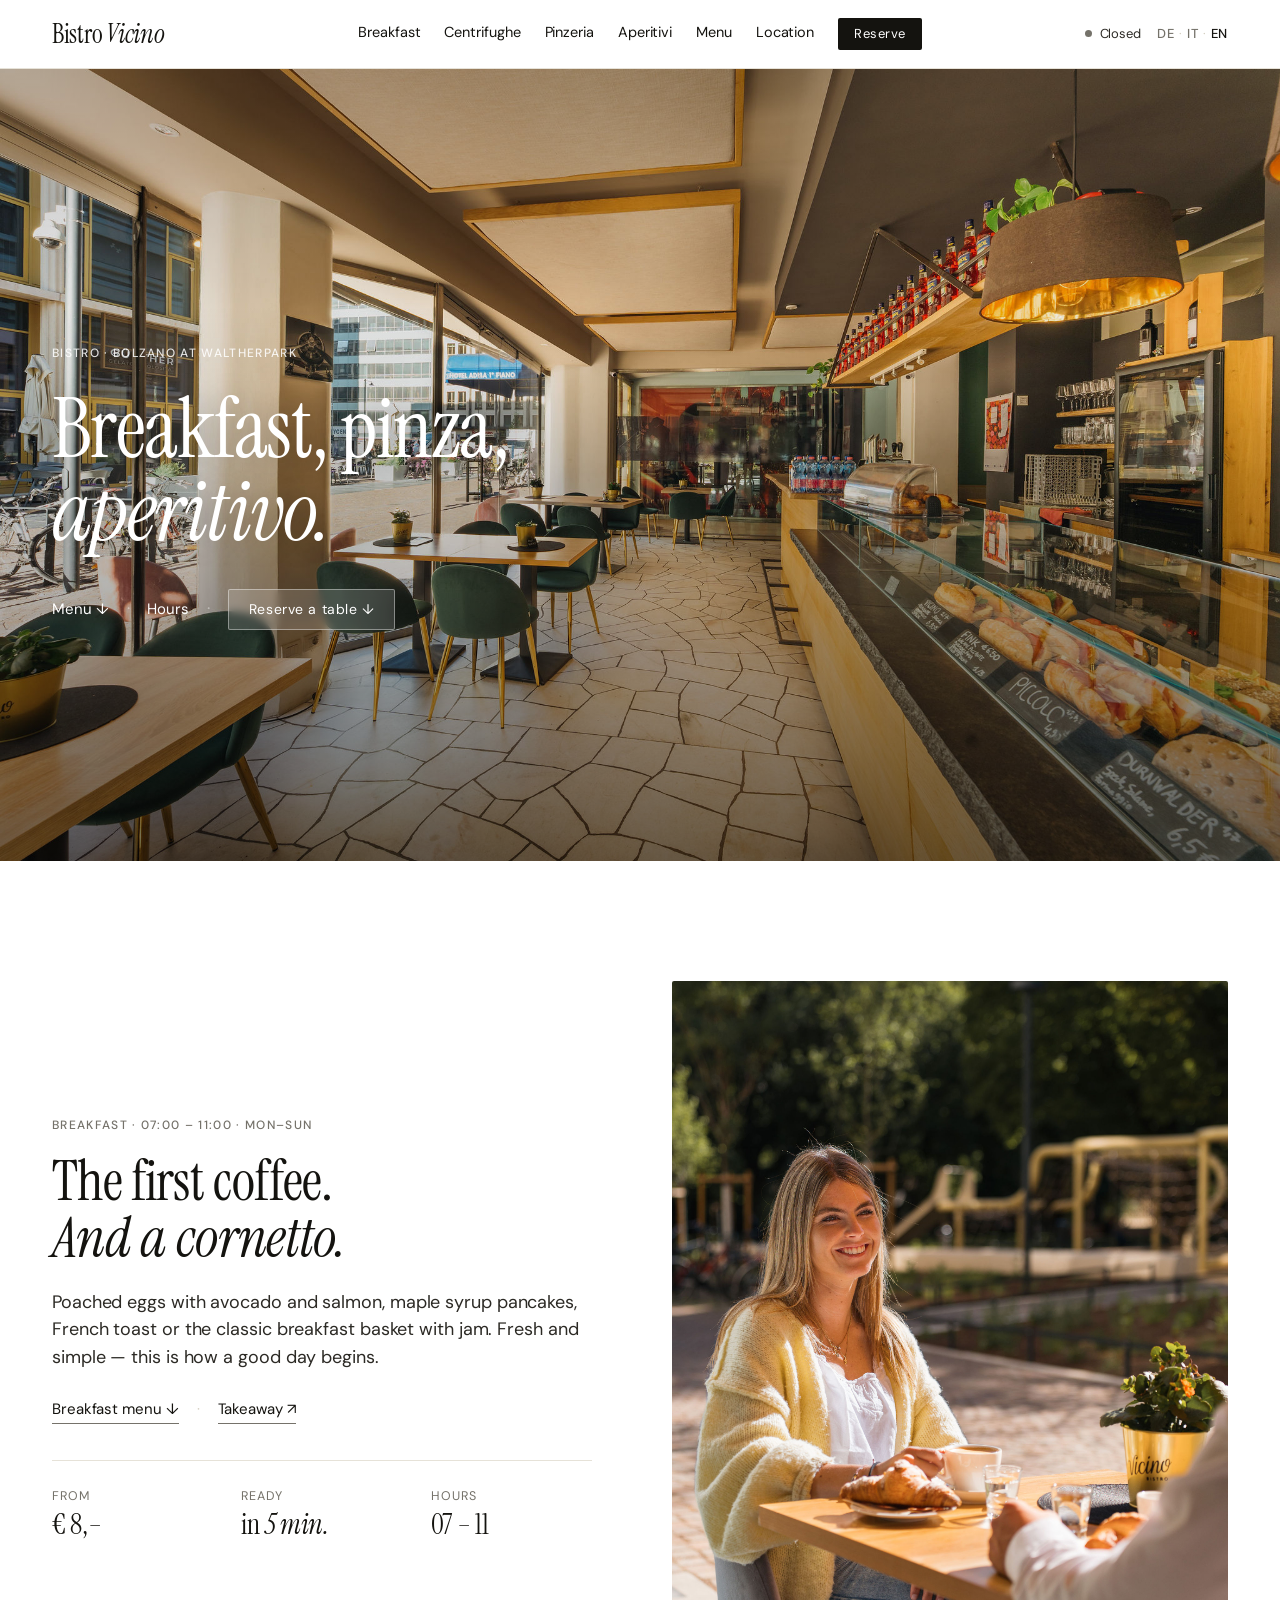
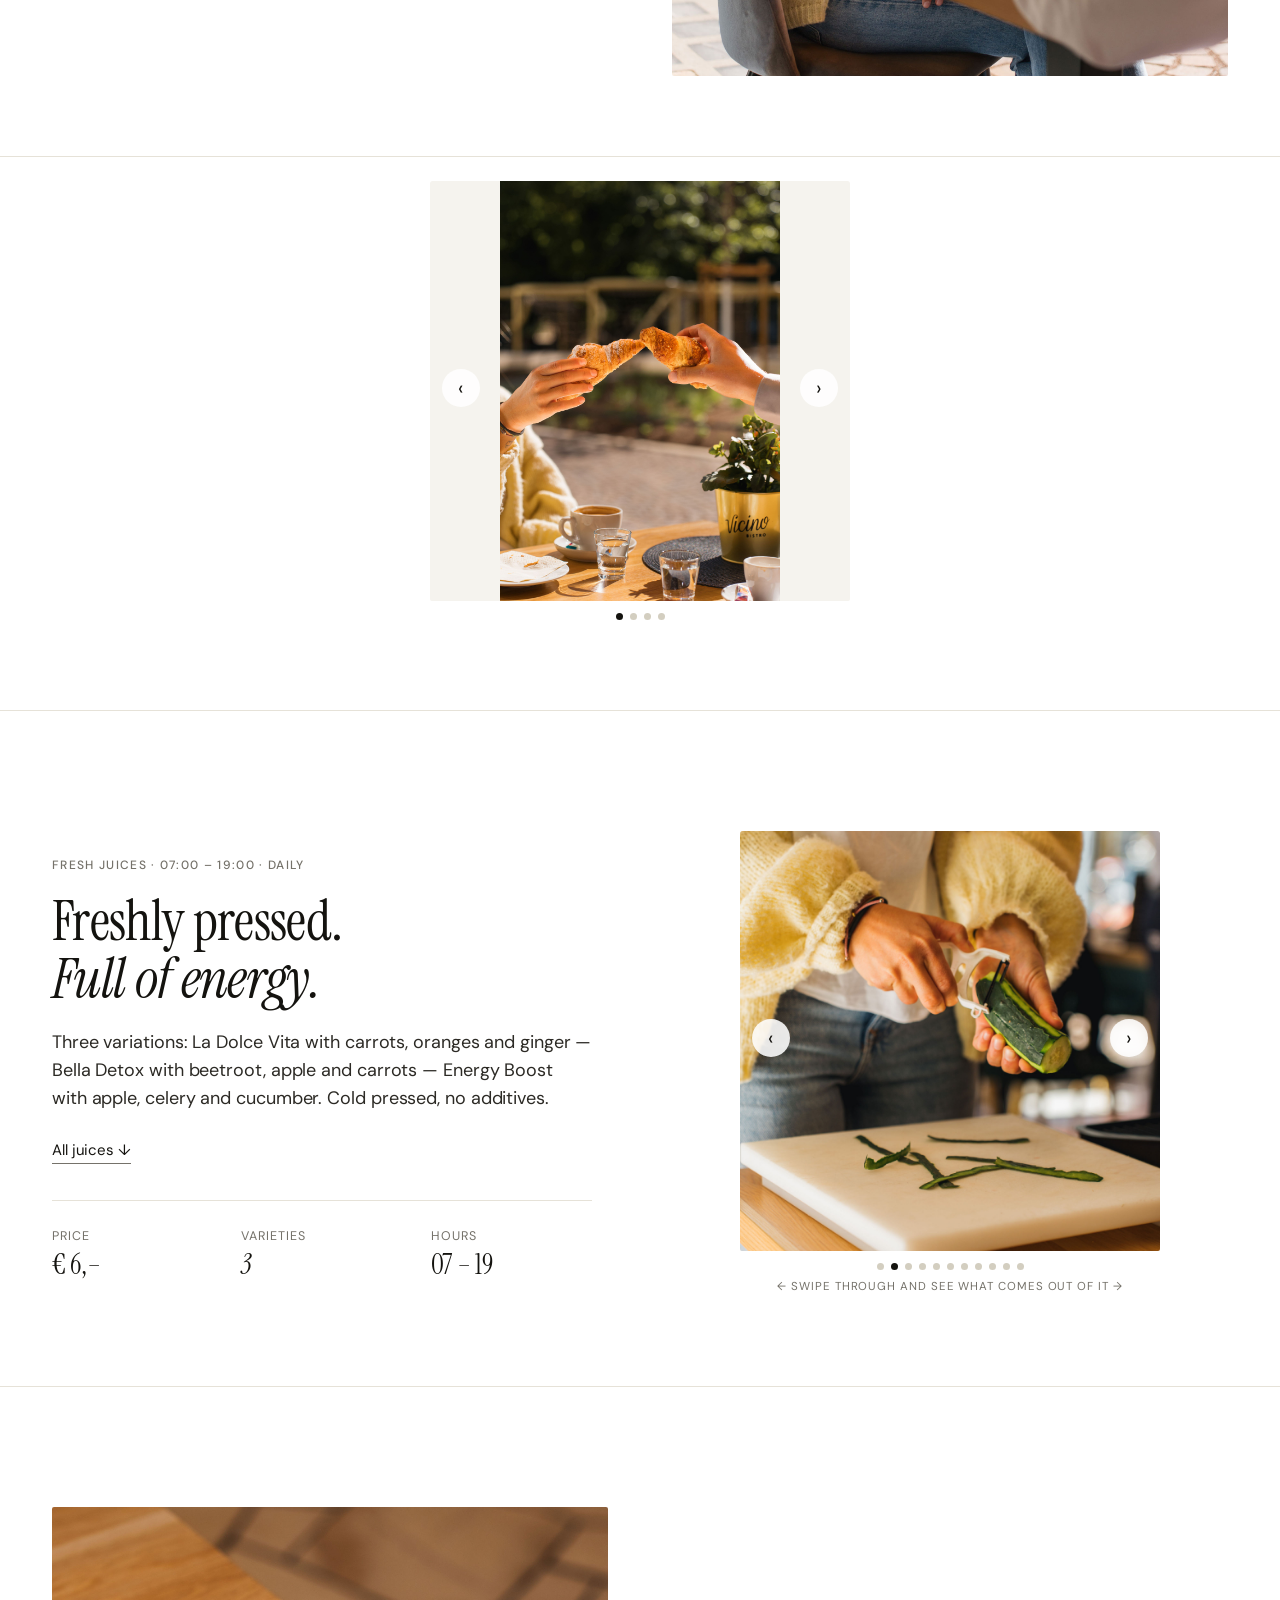
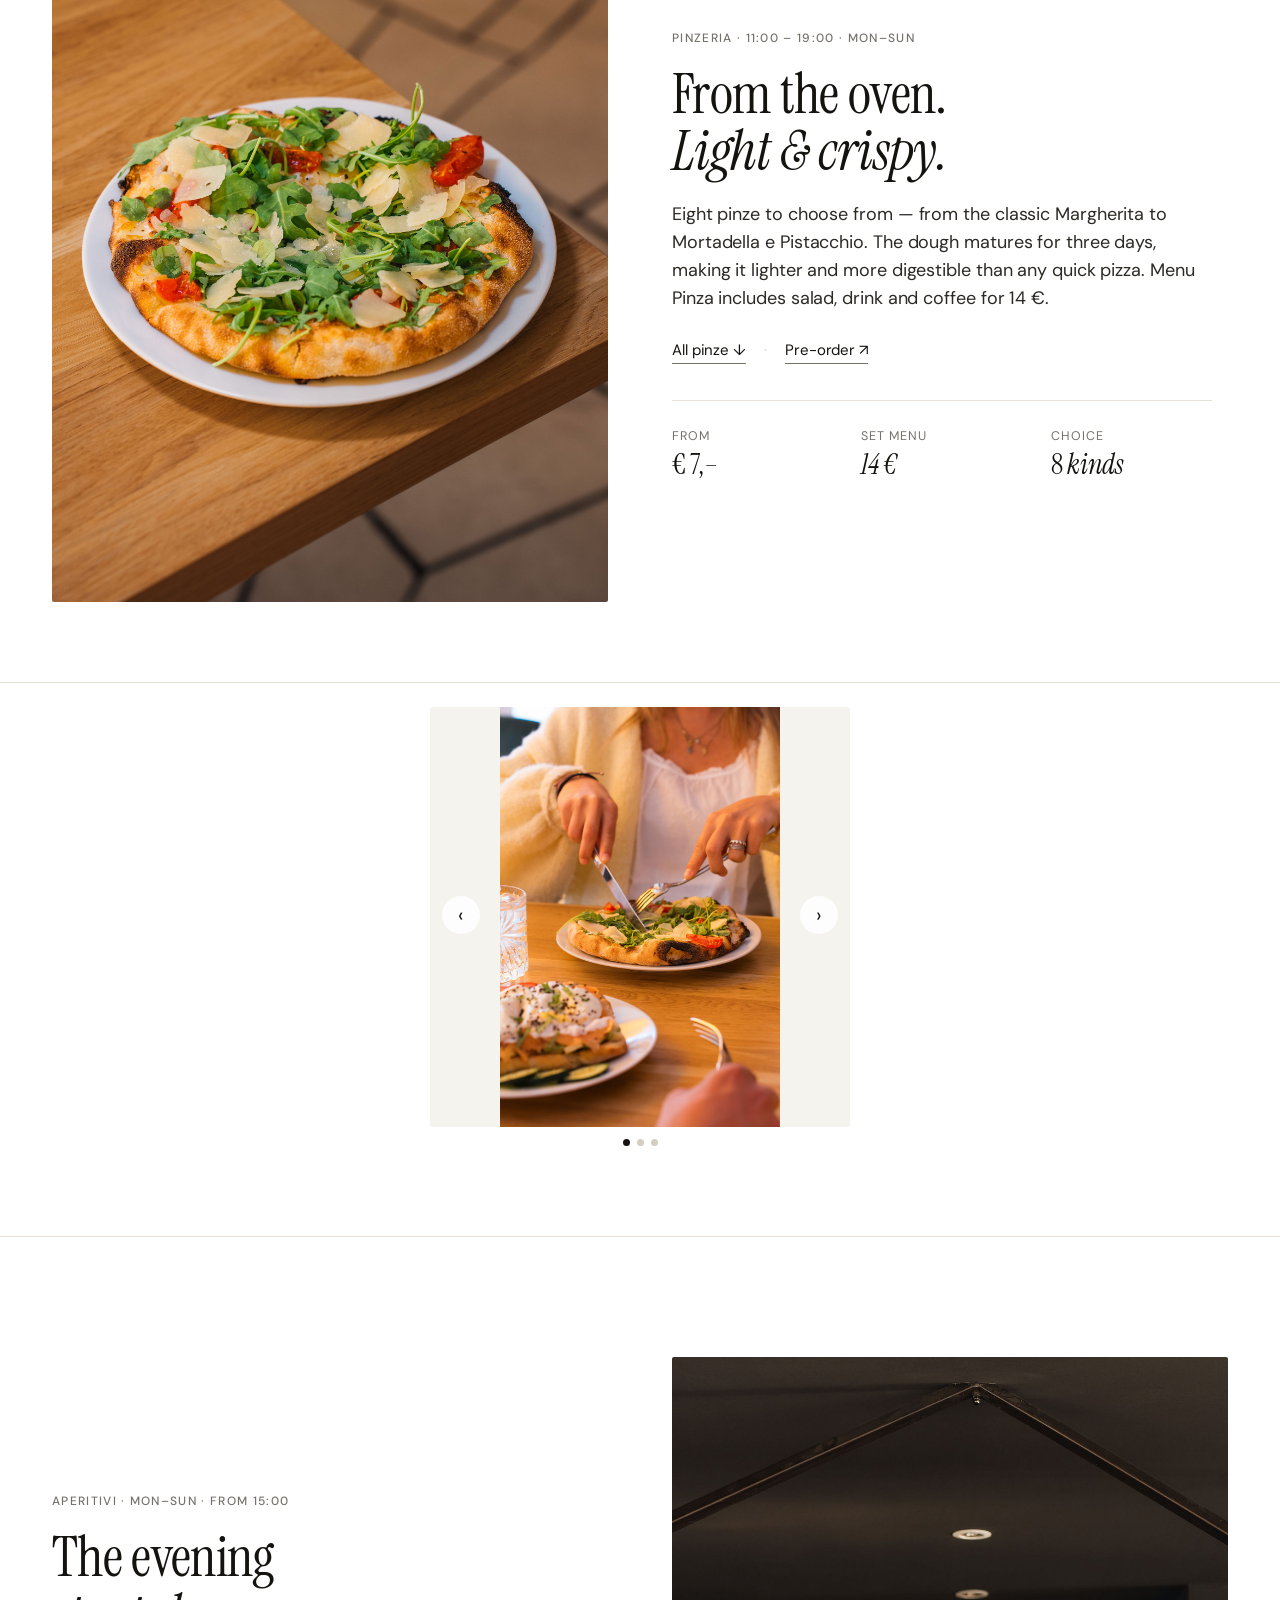
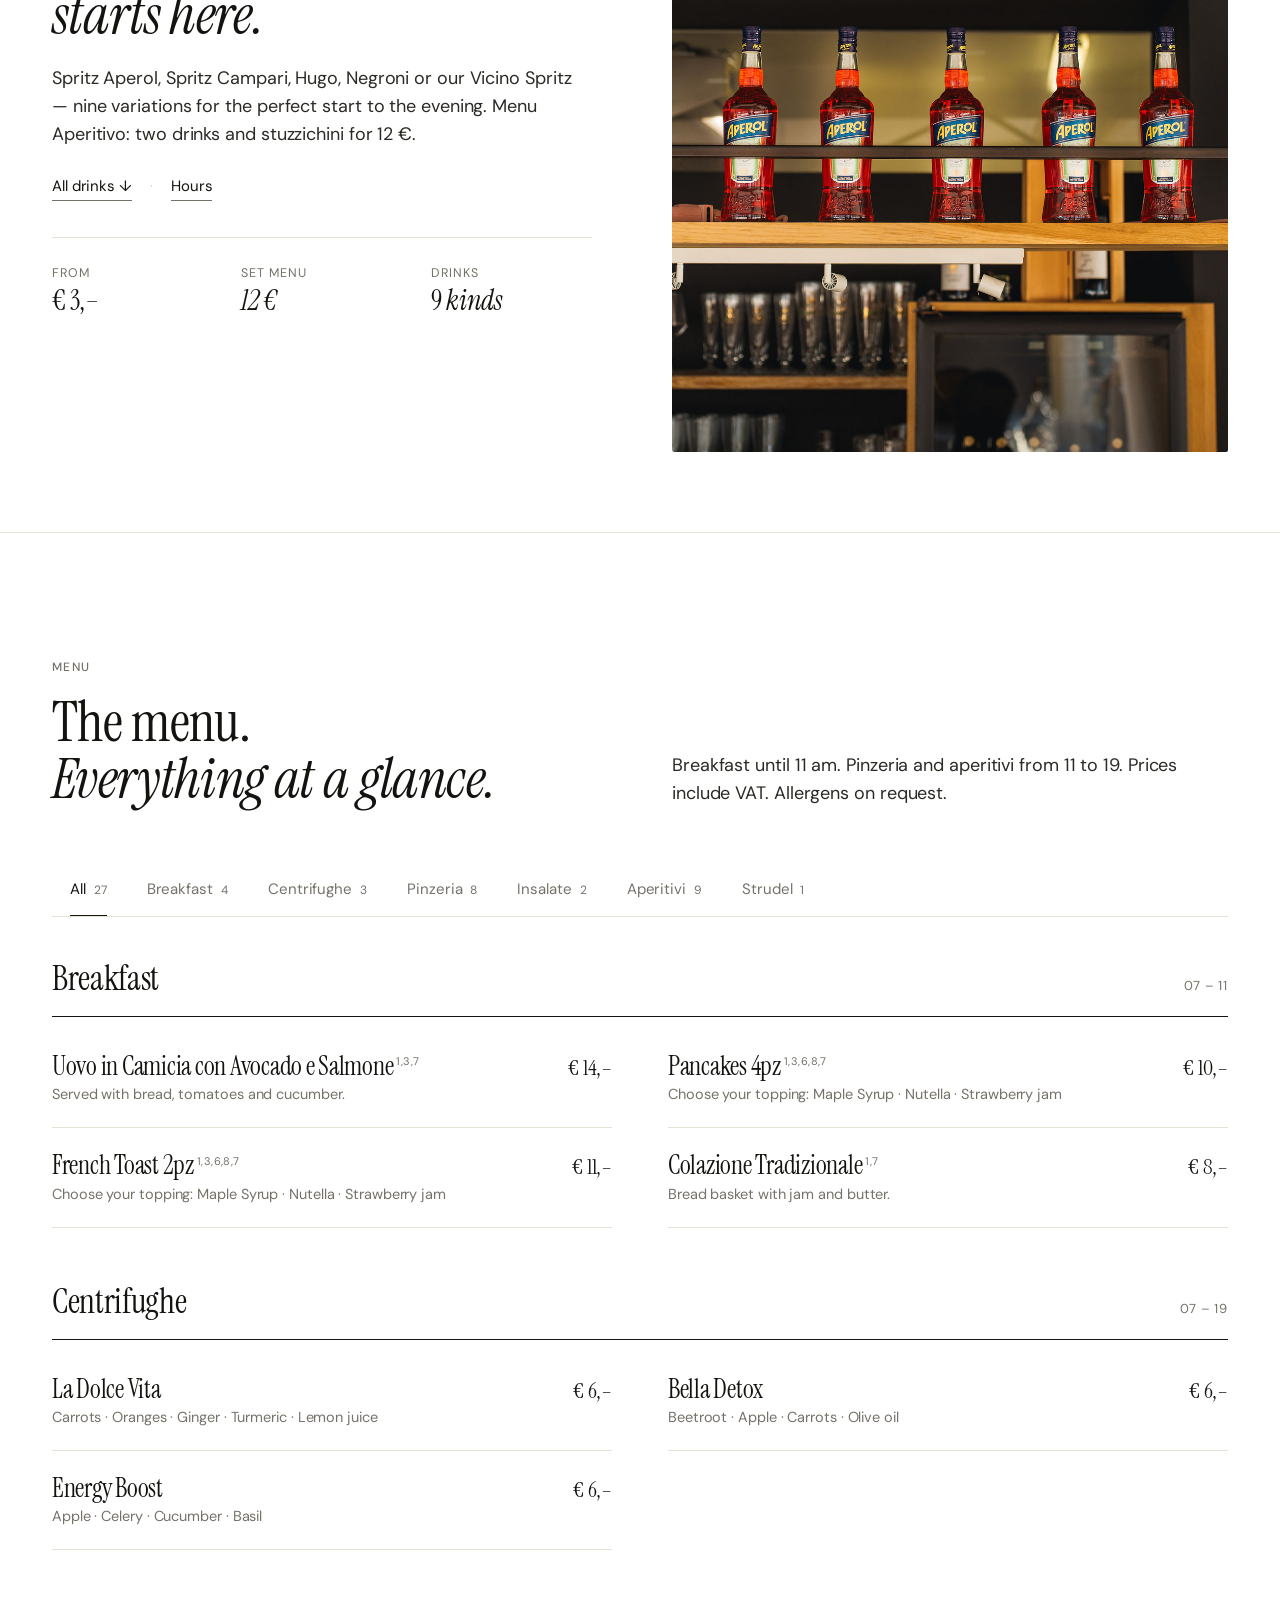
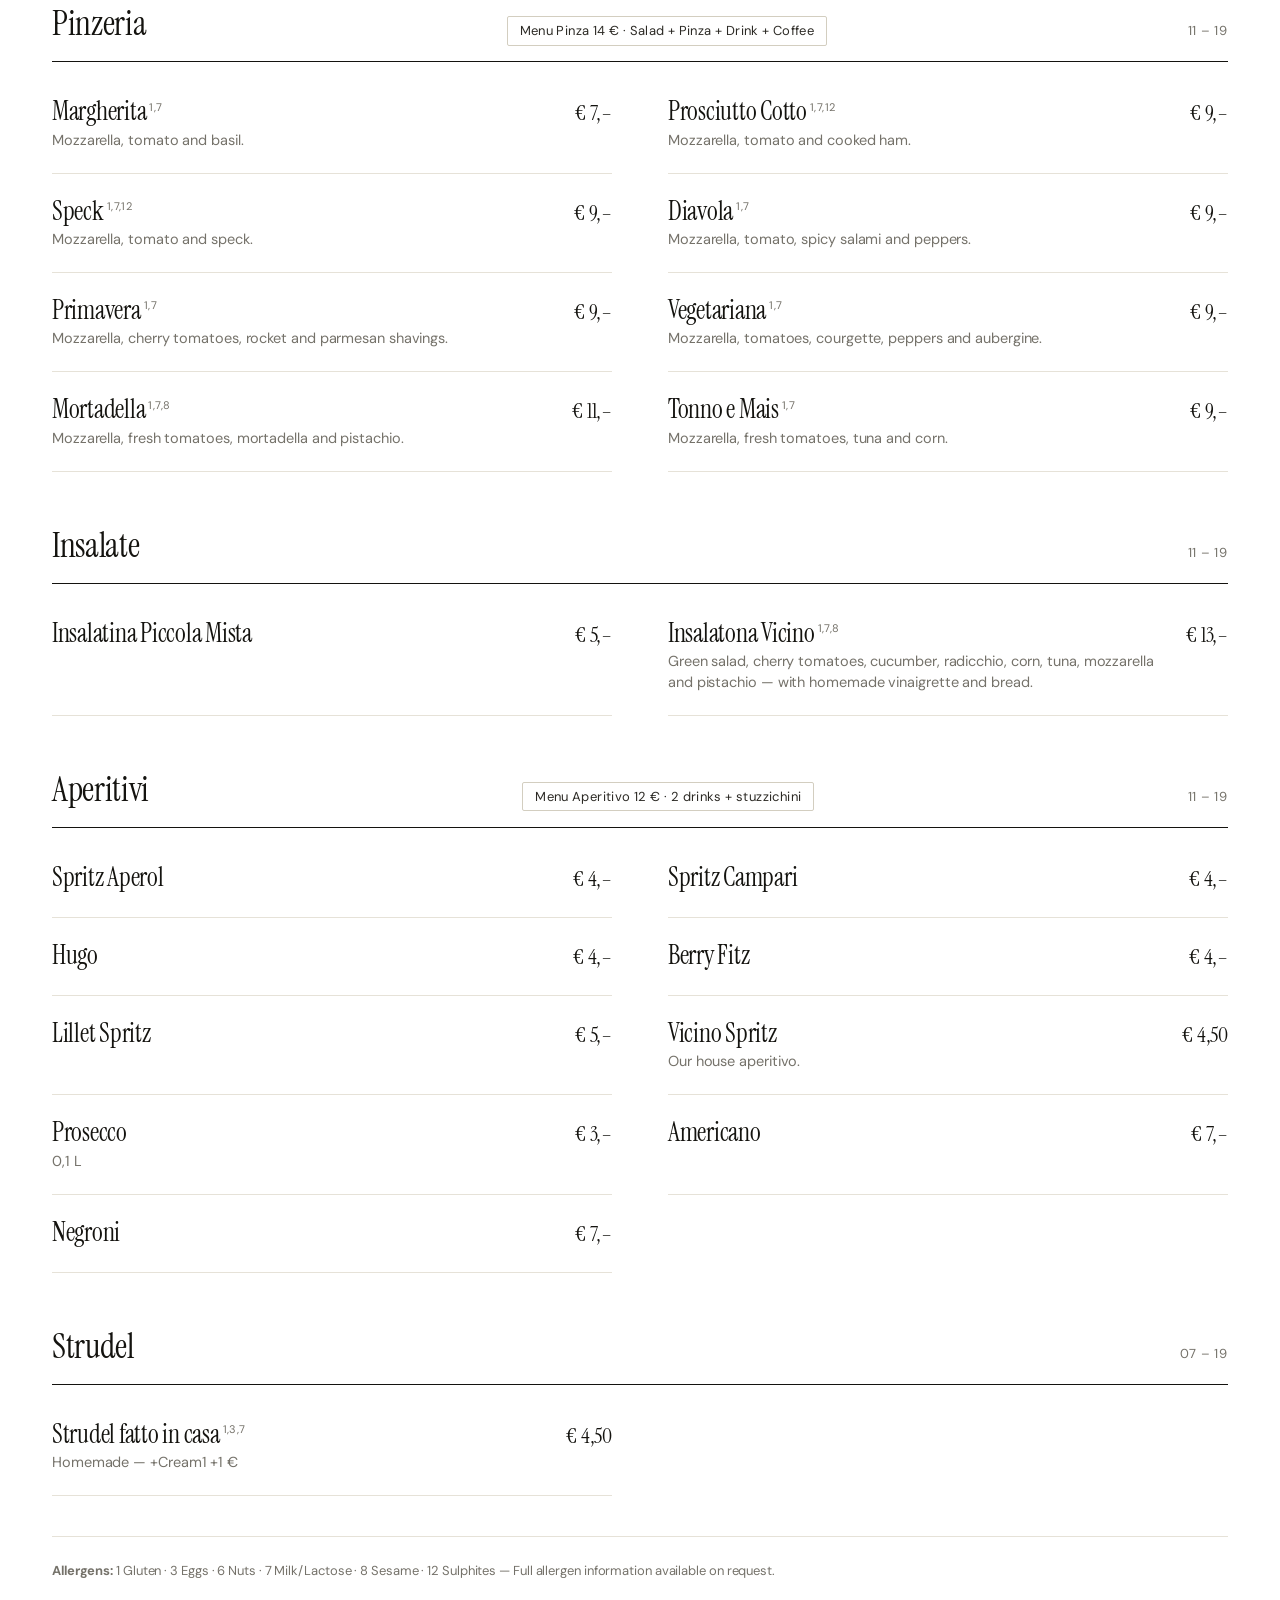
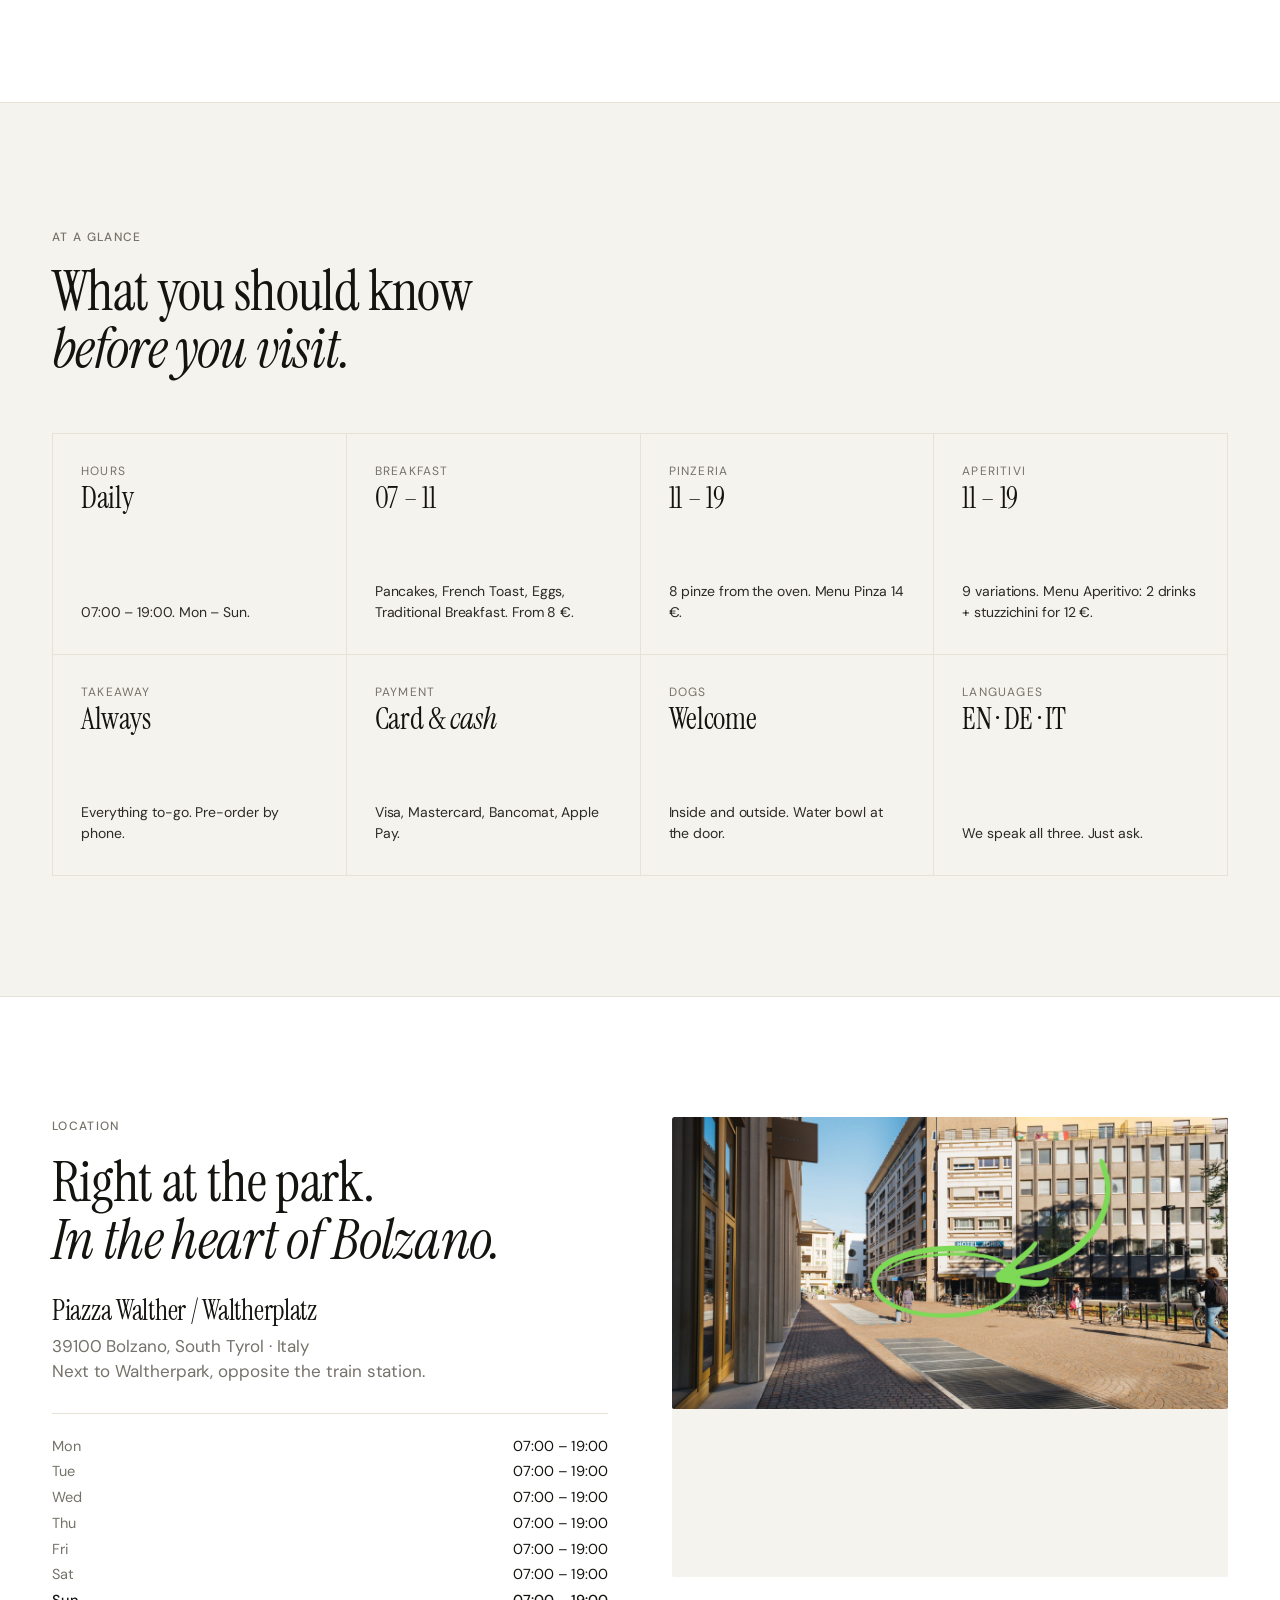
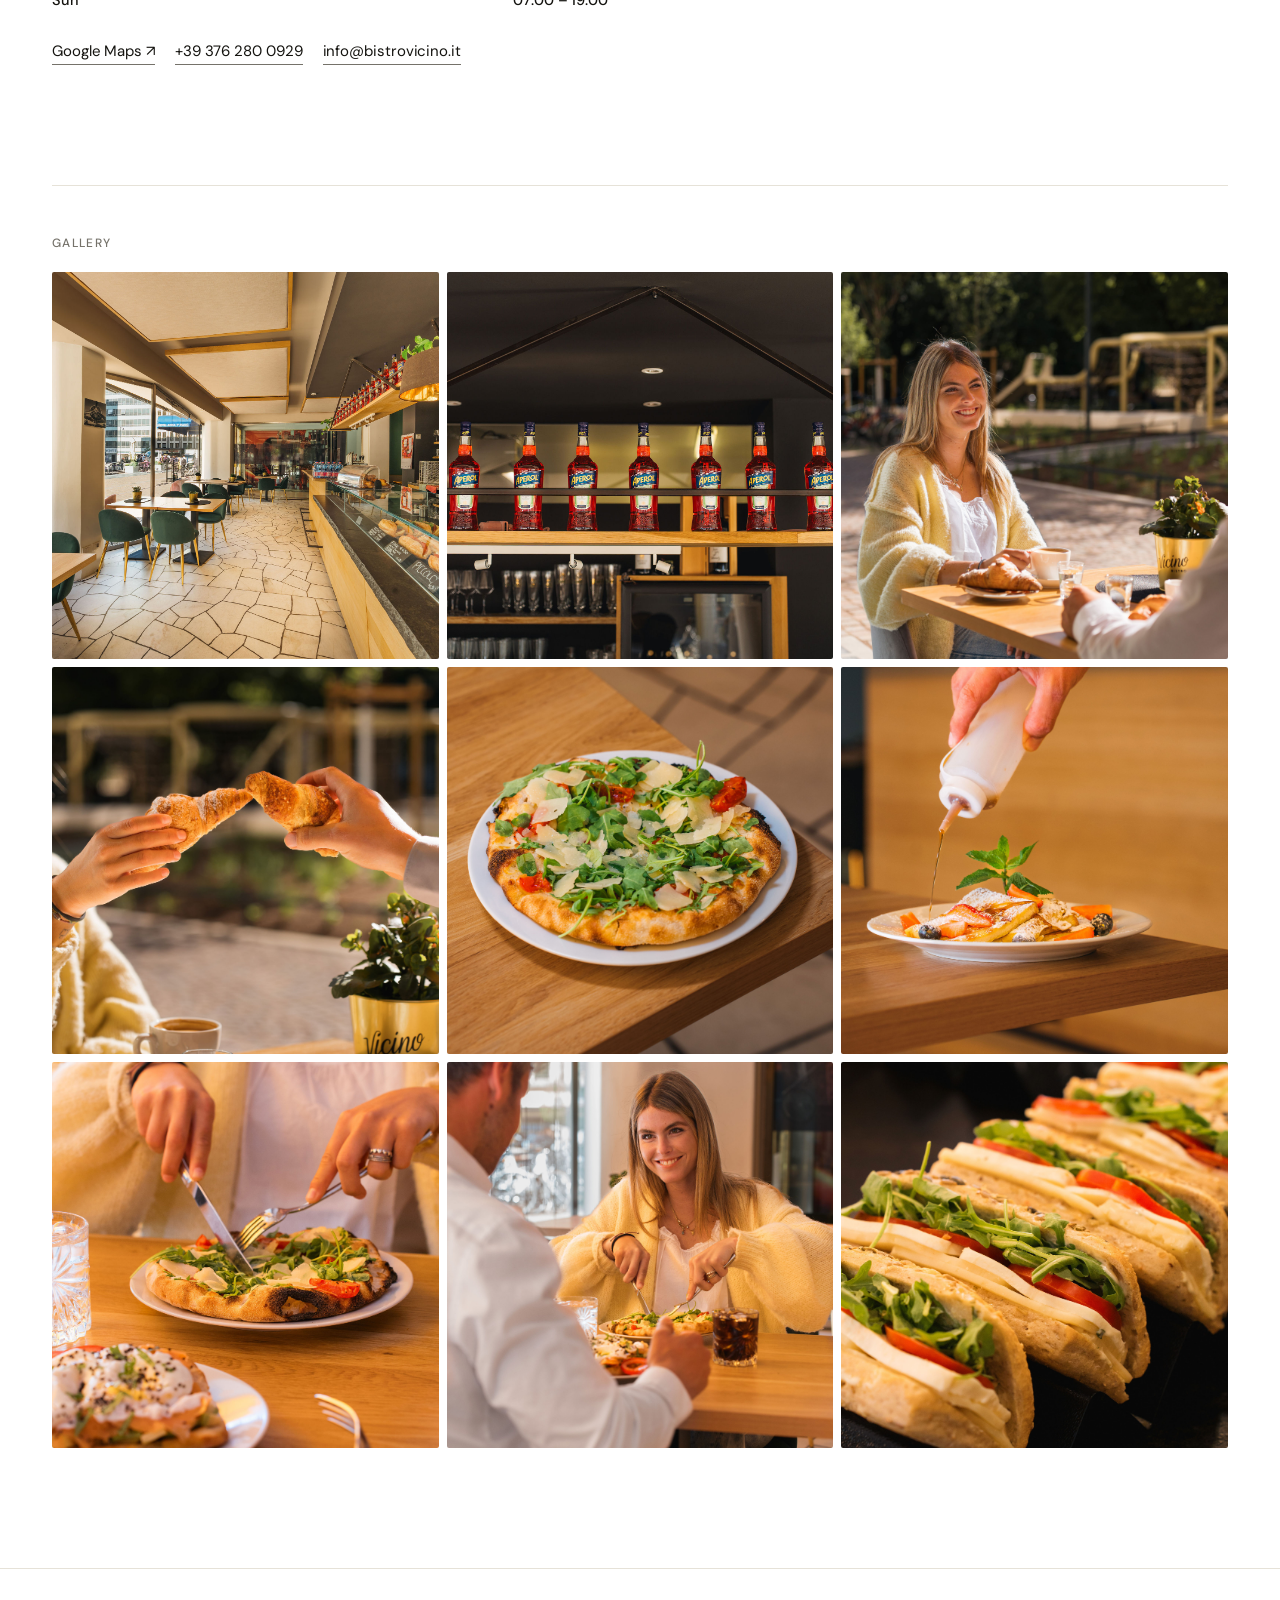
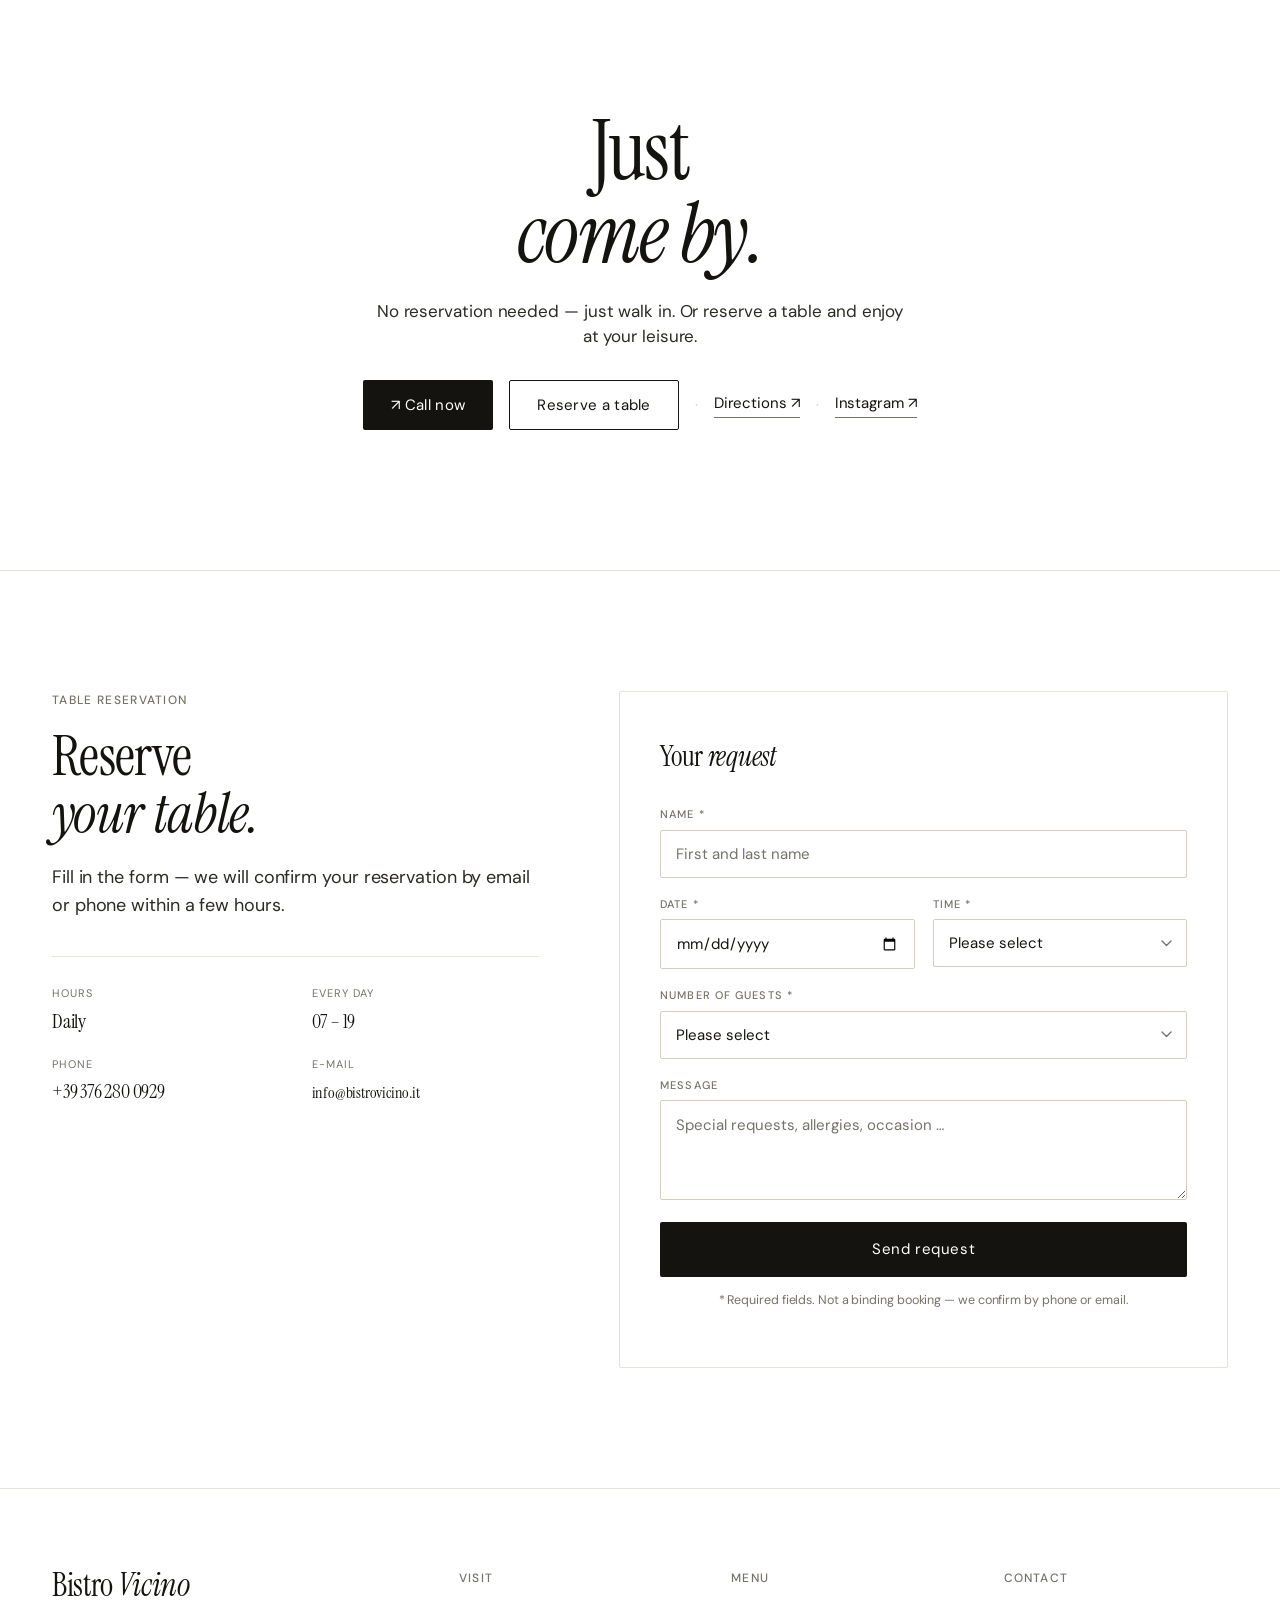
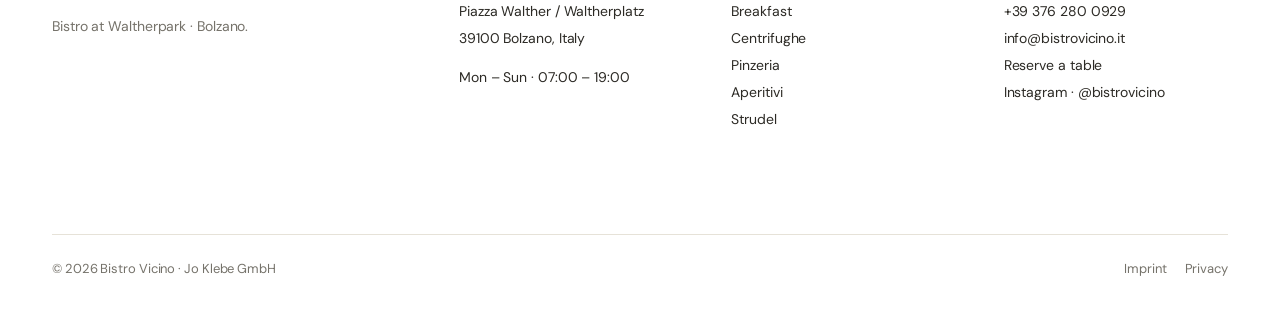
==== en/index.html @ 27bd4e47 "Create index.html" ====
<!doctype html>
<html lang="en">
<head>

<!-- Google Tag Manager -->
<script>(function(w,d,s,l,i){w[l]=w[l]||[];w[l].push({'gtm.start':
new Date().getTime(),event:'gtm.js'});var f=d.getElementsByTagName(s)[0],
j=d.createElement(s),dl=l!='dataLayer'?'&l='+l:'';j.async=true;j.src=
'https://www.googletagmanager.com/gtm.js?id='+i+dl;f.parentNode.insertBefore(j,f);
})(window,document,'script','dataLayer','GTM-TB693V9F');</script>
<!-- End Google Tag Manager -->

  <meta charset="utf-8">
  <meta name="viewport" content="width=device-width, initial-scale=1">
  <title>Bistro Vicino — Bolzano · Waltherpark</title>
  <meta name="description" content="Bistro Vicino at Waltherpark in Bolzano. Breakfast, Pinzeria, Centrifughe and Aperitivi. Open daily 07:00–19:00.">
  <link rel="alternate" hreflang="de" href="https://www.bistrovicino.it/">
  <link rel="alternate" hreflang="it" href="https://www.bistrovicino.it/it/">
  <link rel="alternate" hreflang="en" href="https://www.bistrovicino.it/en/">
  <link rel="alternate" hreflang="x-default" href="https://www.bistrovicino.it/">

  <link rel="icon" href="https://raw.githubusercontent.com/manusiri05/wb-bistrovicino/main/assets/favicon_vicino.jpg" type="image/jpeg">
  <link rel="apple-touch-icon" href="https://raw.githubusercontent.com/manusiri05/wb-bistrovicino/main/assets/favicon_vicino.jpg">
  <link rel="preconnect" href="https://fonts.googleapis.com">
  <link rel="preconnect" href="https://fonts.gstatic.com" crossorigin>
  <link rel="stylesheet" href="https://fonts.googleapis.com/css2?family=DM+Sans:wght@400;500;700&family=Instrument+Serif:ital@0;1&display=swap">

  <style>
    :root{--bg:#ffffff;--bg-soft:#f5f3ee;--ink:#14130f;--ink-2:#2c2a25;--ink-mute:#75726a;--line:#e6e2d8;--line-2:#d3cec0;--max:1240px;}
    *{box-sizing:border-box}
    html,body{margin:0;padding:0;background:var(--bg);color:var(--ink);font-family:"DM Sans",system-ui,-apple-system,sans-serif;font-size:17px;line-height:1.5;letter-spacing:-.005em;-webkit-font-smoothing:antialiased}
    a{color:inherit} img{display:block;max-width:100%} button{font:inherit;color:inherit}
    .display,.section-title{font-family:"Instrument Serif",Georgia,serif;font-weight:400;margin:0;letter-spacing:-.012em}
    .display{font-size:clamp(54px,6.6vw,104px);line-height:.98;letter-spacing:-.018em}
    .section-title{font-size:clamp(40px,4.4vw,68px);line-height:1.02}
    .display em,.section-title em{font-style:italic}
    .kicker{font-size:12px;letter-spacing:.11em;text-transform:uppercase;color:var(--ink-mute);font-weight:500}
    .lead{font-size:18px;line-height:1.55;color:var(--ink-2);max-width:52ch;margin:0}
    .container{max-width:var(--max);margin:0 auto;padding:0 32px}
    .site-header{position:sticky;top:0;z-index:30;background:rgba(255,255,255,.86);-webkit-backdrop-filter:blur(14px) saturate(160%);backdrop-filter:blur(14px) saturate(160%);border-bottom:1px solid var(--line)}
    .site-header .inner{max-width:var(--max);margin:0 auto;padding:18px 32px;display:grid;grid-template-columns:1fr auto 1fr;align-items:center;gap:24px}
    .brand-mark{font-family:"Instrument Serif",serif;font-size:26px;line-height:1;letter-spacing:-.01em;text-decoration:none;color:var(--ink)}
    .brand-mark em{font-style:italic}
    .primary-nav{display:flex;gap:24px;font-size:14.5px;justify-content:center}
    .primary-nav a{text-decoration:none;color:var(--ink);padding:4px 0}
    .primary-nav a:hover{color:var(--ink-mute)}
    .primary-nav a.nav-reserve{background:var(--ink);color:#fff;padding:6px 16px;border-radius:2px;font-size:13px;letter-spacing:.04em}
    .primary-nav a.nav-reserve:hover{background:var(--ink-2);color:#fff}
    .header-right{display:flex;justify-content:flex-end;align-items:center;gap:16px;font-size:14px}
    .status-pill{font-size:13px;color:var(--ink-2);display:inline-flex;align-items:center;gap:8px}
    .status-dot{width:7px;height:7px;border-radius:50%;background:var(--ink-mute);display:inline-block}
    .status-pill.open .status-dot{background:#1f8a5b;box-shadow:0 0 0 0 rgba(31,138,91,.45);animation:pulse 1.8s infinite}
    @keyframes pulse{0%{box-shadow:0 0 0 0 rgba(31,138,91,.45)}70%{box-shadow:0 0 0 6px rgba(31,138,91,0)}100%{box-shadow:0 0 0 0 rgba(31,138,91,0)}}
    .lang-toggle{display:inline-flex;gap:5px;font-size:13px;color:var(--ink-mute);align-items:center}
    .lang-toggle .lang-btn{text-decoration:none;color:var(--ink-mute);letter-spacing:.04em;font-weight:500;padding:3px 0}
    .lang-toggle .lang-btn:hover{color:var(--ink)}
    .lang-toggle .lang-btn.active{color:var(--ink)}
    .lang-toggle .sep{color:var(--line-2)}
    .hero{position:relative;min-height:88vh;display:flex;align-items:center;overflow:hidden;background:var(--bg-soft)}
    .hero .bg{position:absolute;inset:0;z-index:0}
    .hero .bg img{width:100%;height:100%;object-fit:cover;display:block}
    .hero .bg::after{content:"";position:absolute;inset:0;background:linear-gradient(180deg,rgba(0,0,0,0) 30%,rgba(0,0,0,.55) 100%),linear-gradient(180deg,rgba(0,0,0,.25) 0%,rgba(0,0,0,0) 40%)}
    .hero .content{position:relative;z-index:1;max-width:var(--max);margin:0 auto;padding:120px 32px 80px;width:100%;color:#fff}
    .hero .display{color:#fff;text-shadow:0 2px 30px rgba(0,0,0,.25);margin-top:22px}
    .hero .kicker{color:rgba(255,255,255,.85)}
    .hero .meta{margin-top:36px;display:flex;gap:18px;flex-wrap:wrap;align-items:center}
    .hero .meta a{color:#fff;text-decoration:none;font-size:15px}
    .hero .meta a:hover{color:rgba(255,255,255,.7)}
    .hero .meta .sep{color:rgba(255,255,255,.4)}
    .hero .meta .hero-reserve{background:rgba(255,255,255,.15);border:1px solid rgba(255,255,255,.4);padding:9px 20px;border-radius:2px;backdrop-filter:blur(4px);font-size:14px;letter-spacing:.04em;transition:background .2s,border-color .2s}
    .hero .meta .hero-reserve:hover{background:rgba(255,255,255,.25);border-color:rgba(255,255,255,.7)}
    section.edit{padding:120px 0 80px;border-bottom:1px solid var(--line)}
    section.edit .container{display:grid;grid-template-columns:1fr 1fr;gap:64px;align-items:center}
    section.edit.reverse .container > .text{order:2}
    section.edit.reverse .container > .image{order:1}
    section.edit .text{max-width:540px}
    section.edit .image img{width:100%;aspect-ratio:4/5;object-fit:cover;border-radius:2px;display:block}
    section.edit .text .kicker{display:block;margin-bottom:18px}
    section.edit .text .section-title{margin-bottom:22px}
    section.edit .text .lead{margin-bottom:26px}
    section.edit .text .links{display:flex;flex-wrap:wrap;gap:18px;font-size:15px}
    section.edit .text .links .sep{color:var(--line-2)}
    section.edit .stats{display:grid;grid-template-columns:repeat(3,1fr);gap:28px;margin-top:36px;padding-top:26px;border-top:1px solid var(--line)}
    section.edit .stats .lbl{font-size:12.5px;color:var(--ink-mute);letter-spacing:.08em;text-transform:uppercase}
    section.edit .stats .val{font-family:"Instrument Serif",serif;font-size:28px;line-height:1.1;margin-top:4px;letter-spacing:-.01em}
    section.edit .stats .val em{font-style:italic}
    .link-arrow{text-decoration:none;color:var(--ink);border-bottom:1px solid var(--ink-mute);padding-bottom:2px;cursor:pointer;background:none;border-left:0;border-right:0;border-top:0;font-size:inherit;padding-left:0;padding-right:0}
    .link-arrow:hover{border-bottom-color:var(--ink)}
    .section-slider{padding:24px 0 90px;border-bottom:1px solid var(--line)}
    .section-slider .container{display:flex;justify-content:center}
    .section-slider .img-slider,.img-slider.centrifughe-slider{width:min(100%,420px);max-width:420px;margin:0 auto}
    .img-slider{position:relative;overflow:hidden;border-radius:2px;user-select:none;background:transparent}
    .img-slider .slides{display:flex;width:100%;aspect-ratio:1/1;transition:transform .48s cubic-bezier(.4,0,.2,1)}
    .img-slider .slide{min-width:100%;width:100%;height:100%;flex:0 0 100%}
    .img-slider .slide img{width:100%;height:100%;object-fit:contain;object-position:center;background:var(--bg-soft);display:block;border-radius:2px}
    .img-slider .s-btn{position:absolute;top:calc(50% - 12px);transform:translateY(-50%);background:rgba(255,255,255,.88);border:none;width:38px;height:38px;border-radius:50%;cursor:pointer;display:flex;align-items:center;justify-content:center;z-index:2;transition:background .2s;font-size:20px;padding:0;line-height:1}
    .img-slider .s-btn:hover{background:#fff}
    .img-slider .s-btn.prev{left:12px}
    .img-slider .s-btn.next{right:12px}
    .img-slider .s-dots{display:flex;gap:7px;justify-content:center;margin-top:12px}
    .img-slider .s-dot{width:7px;height:7px;border-radius:50%;background:var(--line-2);cursor:pointer;border:none;padding:0;transition:background .2s;flex:0 0 auto}
    .img-slider .s-dot.on{background:var(--ink)}
    .swipe-hint{text-align:center;font-size:11.5px;color:var(--ink-mute);letter-spacing:.08em;margin-top:8px;text-transform:uppercase}
    section.menu{padding:120px 0;border-bottom:1px solid var(--line)}
    section.menu .menu-head{display:grid;grid-template-columns:1fr 1fr;gap:64px;align-items:end;margin-bottom:56px}
    section.menu .filter{display:flex;gap:4px;border-bottom:1px solid var(--line);margin-bottom:36px;overflow-x:auto}
    section.menu .filter button{background:none;border:0;padding:14px 18px 16px;font-size:15px;color:var(--ink-mute);cursor:pointer;position:relative;white-space:nowrap;letter-spacing:-.005em}
    section.menu .filter button:hover{color:var(--ink-2)}
    section.menu .filter button.on{color:var(--ink)}
    section.menu .filter button.on::after{content:"";position:absolute;left:18px;right:18px;bottom:-1px;height:2px;background:var(--ink)}
    section.menu .filter button .count{margin-left:8px;font-size:12px;color:var(--ink-mute);font-variant-numeric:tabular-nums}
    .menu-list{display:grid;grid-template-columns:repeat(2,1fr);gap:0 56px}
    .menu-cat{display:contents}
    .menu-cat-heading{grid-column:1 / -1;margin:48px 0 12px;padding-bottom:12px;border-bottom:1px solid var(--ink);display:flex;justify-content:space-between;align-items:baseline;flex-wrap:wrap;gap:8px}
    .menu-cat:first-child .menu-cat-heading{margin-top:0}
    .menu-cat-heading h3{margin:0;font-family:"Instrument Serif",serif;font-weight:400;font-size:34px;letter-spacing:-.01em}
    .menu-cat-heading .time{font-size:13px;color:var(--ink-mute);letter-spacing:.06em;text-transform:uppercase}
    .menu-cat-heading .menu-deal{font-size:13px;color:var(--ink-2);border:1px solid var(--line-2);padding:4px 12px;border-radius:2px;letter-spacing:.03em}
    .menu-row{display:grid;grid-template-columns:1fr auto;align-items:baseline;gap:18px;padding:22px 0;border-bottom:1px solid var(--line)}
    .menu-row .name{font-family:"Instrument Serif",serif;font-size:26px;line-height:1.05;letter-spacing:-.01em}
    .menu-row .name .allergen{font-size:11px;font-family:"DM Sans",sans-serif;color:var(--ink-mute);letter-spacing:.04em;vertical-align:super;margin-left:3px;font-style:normal}
    .menu-row .desc{font-size:14.5px;color:var(--ink-mute);margin-top:4px;line-height:1.45}
    .menu-row .price{font-family:"Instrument Serif",serif;font-size:22px;letter-spacing:-.01em;font-variant-numeric:tabular-nums;white-space:nowrap}
    .menu-list[data-filter]:not([data-filter="all"]) .menu-cat{display:none}
    .menu-list[data-filter="col"] .menu-cat[data-cat="col"],.menu-list[data-filter="cent"] .menu-cat[data-cat="cent"],.menu-list[data-filter="pin"] .menu-cat[data-cat="pin"],.menu-list[data-filter="ins"] .menu-cat[data-cat="ins"],.menu-list[data-filter="aper"] .menu-cat[data-cat="aper"],.menu-list[data-filter="stru"] .menu-cat[data-cat="stru"]{display:contents}
    .allergen-note{margin-top:40px;padding-top:24px;border-top:1px solid var(--line);font-size:13px;color:var(--ink-mute);line-height:1.6;grid-column:1/-1}
    section.info{padding:120px 0;background:var(--bg-soft);border-bottom:1px solid var(--line)}
    section.info .head{display:grid;grid-template-columns:1fr 1fr;gap:64px;align-items:end;margin-bottom:56px}
    section.info .grid{display:grid;grid-template-columns:repeat(4,1fr);gap:1px;background:var(--line);border:1px solid var(--line)}
    section.info .cell{background:var(--bg-soft);padding:28px 28px 32px;display:flex;flex-direction:column;gap:6px;min-height:220px;justify-content:space-between}
    section.info .cell .lbl{font-size:12px;letter-spacing:.1em;text-transform:uppercase;color:var(--ink-mute)}
    section.info .cell .val{font-family:"Instrument Serif",serif;font-size:30px;letter-spacing:-.01em;line-height:1.05;margin-top:2px}
    section.info .cell .val em{font-style:italic}
    section.info .cell .desc{font-size:14px;color:var(--ink-2);line-height:1.45}
    section.location{padding:120px 0;border-bottom:1px solid var(--line)}
    section.location .container{display:grid;grid-template-columns:1fr 1fr;gap:64px;align-items:start}
    section.location .text{display:flex;flex-direction:column}
    section.location .text .kicker{margin-bottom:18px}
    section.location .text .section-title{margin-bottom:26px}
    section.location .addr{font-family:"Instrument Serif",serif;font-size:28px;line-height:1.2;letter-spacing:-.01em;margin-bottom:6px}
    section.location .addr-sub{color:var(--ink-mute);margin-bottom:28px}
    section.location .hours{display:grid;grid-template-columns:auto 1fr;gap:4px 32px;margin-bottom:28px;border-top:1px solid var(--line);padding-top:22px}
    section.location .hours .d{color:var(--ink-mute);font-size:14.5px}
    section.location .hours .t{font-size:14.5px;text-align:right}
    section.location .hours .d.now,section.location .hours .t.now{color:var(--ink);font-weight:500}
    section.location .map{position:relative;min-height:460px;background:var(--bg-soft);border-radius:2px;overflow:hidden}
    section.location .location-links{display:flex;flex-wrap:wrap;gap:20px;font-size:15px}
    .location-gallery{grid-column:1/-1;margin-top:56px;padding-top:48px;border-top:1px solid var(--line)}
    .location-gallery .kicker{display:block;margin-bottom:20px}
    .gallery-grid{display:grid;grid-template-columns:repeat(3,1fr);gap:8px}
    .gallery-grid img{width:100%;aspect-ratio:1/1;object-fit:cover;border-radius:2px;display:block;transition:opacity .22s;cursor:zoom-in}
    .gallery-grid img:hover{opacity:.86}
    section.cta-block{padding:140px 0;text-align:center;border-bottom:1px solid var(--line)}
    section.cta-block .display{max-width:16ch;margin:0 auto 24px}
    section.cta-block p{color:var(--ink-2);font-size:17px;max-width:44ch;margin:0 auto 30px}
    section.cta-block .links{display:inline-flex;flex-wrap:wrap;justify-content:center;gap:16px;font-size:15px;align-items:center}
    section.cta-block .links .sep{color:var(--line-2)}
    .btn-call{display:inline-flex;align-items:center;gap:10px;background:var(--ink);color:#fff;text-decoration:none;padding:14px 28px;border-radius:2px;font-size:15px;letter-spacing:.02em;transition:background .2s}
    .btn-call:hover{background:var(--ink-2)}
    .btn-reserve-outline{display:inline-flex;align-items:center;gap:10px;background:transparent;color:var(--ink);text-decoration:none;padding:13px 27px;border-radius:2px;font-size:15px;letter-spacing:.02em;border:1px solid var(--ink);transition:background .2s,color .2s}
    .btn-reserve-outline:hover{background:var(--ink);color:#fff}
    section.reservation{padding:120px 0;border-bottom:1px solid var(--line)}
    section.reservation .container{display:grid;grid-template-columns:1fr 1.25fr;gap:80px;align-items:start}
    section.reservation .res-text .kicker{display:block;margin-bottom:18px}
    section.reservation .res-text .section-title{margin-bottom:22px}
    section.reservation .res-text .lead{margin-bottom:0}
    section.reservation .res-info{margin-top:36px;padding-top:28px;border-top:1px solid var(--line);display:grid;grid-template-columns:1fr 1fr;gap:20px 32px}
    section.reservation .ri-item .ri-lbl{font-size:11px;letter-spacing:.1em;text-transform:uppercase;color:var(--ink-mute)}
    section.reservation .ri-item .ri-val{font-family:"Instrument Serif",serif;font-size:20px;letter-spacing:-.01em;margin-top:4px}
    section.reservation .ri-item .ri-val em{font-style:italic}
    .res-form-wrap{background:#fff;border:1px solid var(--line);border-radius:2px;padding:44px 40px}
    .res-form-wrap h3{font-family:"Instrument Serif",serif;font-size:28px;font-weight:400;letter-spacing:-.01em;margin:0 0 28px}
    .res-form-wrap h3 em{font-style:italic}
    .form-grid{display:grid;grid-template-columns:1fr 1fr;gap:18px}
    .form-field{display:flex;flex-direction:column;gap:7px}
    .form-field.full{grid-column:1/-1}
    .form-field label{font-size:11px;letter-spacing:.1em;text-transform:uppercase;color:var(--ink-mute);font-weight:500}
    .form-field input,.form-field select,.form-field textarea{width:100%;padding:13px 15px;border:1px solid var(--line-2);border-radius:2px;font-family:"DM Sans",system-ui,sans-serif;font-size:15px;color:var(--ink);background:#fff;transition:border-color .18s,box-shadow .18s;outline:none;-webkit-appearance:none;appearance:none}
    .form-field input:focus,.form-field select:focus,.form-field textarea:focus{border-color:var(--ink);box-shadow:0 0 0 3px rgba(20,19,15,.07)}
    .form-field input::placeholder,.form-field textarea::placeholder{color:var(--ink-mute)}
    .form-field textarea{resize:vertical;min-height:100px;line-height:1.55}
    .form-field select{background-image:url("data:image/svg+xml,%3Csvg xmlns='http://www.w3.org/2000/svg' width='11' height='7' viewBox='0 0 11 7'%3E%3Cpath d='M1 1l4.5 4.5L10 1' stroke='%2375726a' stroke-width='1.4' fill='none' stroke-linecap='round' stroke-linejoin='round'/%3E%3C/svg%3E");background-repeat:no-repeat;background-position:right 14px center;padding-right:38px;cursor:pointer}
    .form-submit-row{margin-top:22px}
    .btn-submit{width:100%;padding:16px 24px;background:var(--ink);color:#fff;border:none;border-radius:2px;font-family:"DM Sans",system-ui,sans-serif;font-size:15px;letter-spacing:.04em;cursor:pointer;transition:background .2s;display:flex;align-items:center;justify-content:center;gap:10px}
    .btn-submit:hover:not(:disabled){background:var(--ink-2)}
    .btn-submit:disabled{background:var(--ink-mute);cursor:not-allowed}
    .form-note{margin-top:14px;font-size:12.5px;color:var(--ink-mute);text-align:center;line-height:1.55}
    .form-success{display:none;text-align:center;padding:48px 20px}
    .form-success .success-mark{width:48px;height:48px;border-radius:50%;background:var(--ink);display:flex;align-items:center;justify-content:center;margin:0 auto 20px}
    .form-success .success-mark svg{width:22px;height:22px}
    .form-success h3{font-family:"Instrument Serif",serif;font-size:30px;font-weight:400;letter-spacing:-.01em;margin:0 0 12px}
    .form-success h3 em{font-style:italic}
    .form-success p{color:var(--ink-mute);font-size:15px;margin:0;line-height:1.65}
    footer.site{padding:80px 0 40px;font-size:14px;color:var(--ink-2)}
    footer.site .container{display:grid;grid-template-columns:1.6fr 1fr 1fr 1fr;gap:48px}
    footer.site h5{margin:0 0 14px;font-size:12px;letter-spacing:.1em;text-transform:uppercase;color:var(--ink-mute);font-weight:500}
    footer.site ul{list-style:none;margin:0;padding:0;display:flex;flex-direction:column;gap:6px}
    footer.site a{text-decoration:none}
    footer.site a:hover{color:var(--ink-mute)}
    footer.site .brand-block .brand-mark{font-size:32px}
    footer.site .brand-block p{margin:14px 0 0;max-width:28ch;color:var(--ink-mute)}
    footer.site .legal{grid-column:1 / -1;border-top:1px solid var(--line);margin-top:56px;padding-top:24px;display:flex;justify-content:space-between;font-size:13px;color:var(--ink-mute)}
    footer.site .legal a{margin-left:18px}
    @media (max-width:900px){
      section.edit .container,section.menu .menu-head,section.info .head,section.location .container,section.reservation .container{grid-template-columns:1fr;gap:40px}
      section.edit.reverse .container > .text{order:1} section.edit.reverse .container > .image{order:2}
      section.edit .image img{aspect-ratio:4/3} .menu-list{grid-template-columns:1fr}
      section.info .grid{grid-template-columns:1fr 1fr} section.location .map{min-height:300px}
      footer.site .container{grid-template-columns:1fr 1fr} .site-header .inner{grid-template-columns:auto auto} .primary-nav{display:none}
      .res-form-wrap{padding:32px 24px} .form-grid{grid-template-columns:1fr} section.reservation .res-info{grid-template-columns:1fr 1fr}
      .gallery-grid{grid-template-columns:repeat(3,1fr)}
      .section-slider .img-slider,.img-slider.centrifughe-slider{width:min(100%,360px);max-width:360px}
      .img-slider .slides{aspect-ratio:1/1} .img-slider .slide img{height:100%;object-fit:contain}
    }
    @media (max-width:600px){.gallery-grid{grid-template-columns:repeat(2,1fr)}}
  </style>
</head>
<body>
<noscript><iframe src="https://www.googletagmanager.com/ns.html?id=GTM-TB693V9F" height="0" width="0" style="display:none;visibility:hidden"></iframe></noscript>

<header class="site-header">
  <div class="inner">
    <a href="/en/" class="brand-mark">Bistro <em>Vicino</em></a>
    <nav class="primary-nav">
      <a href="#colazione">Breakfast</a>
      <a href="#centrifughe">Centrifughe</a>
      <a href="#pinzeria">Pinzeria</a>
      <a href="#aperitivi">Aperitivi</a>
      <a href="#karte">Menu</a>
      <a href="#standort">Location</a>
      <a href="#reservieren" class="nav-reserve">Reserve</a>
    </nav>
    <div class="header-right">
      <span class="status-pill" id="statusPill">
        <span class="status-dot"></span>
        <span class="status-text">Closed</span>
      </span>
      <span class="lang-toggle">
        <a href="/" class="lang-btn">DE</a>
        <span class="sep">·</span>
        <a href="/it/" class="lang-btn">IT</a>
        <span class="sep">·</span>
        <span class="lang-btn active">EN</span>
      </span>
    </div>
  </div>
</header>

<section class="hero">
  <div class="bg">
    <img src="/BarVicino%26GasthofRafenstein%E2%80%93JGAVisuals_Mai26-4.jpg" alt="Bistro Vicino – Bar and interior at Waltherpark" loading="eager">
  </div>
  <div class="content">
    <span class="kicker">Bistro · Bolzano at Waltherpark</span>
    <h1 class="display">Breakfast, pinza,<br><em>aperitivo.</em></h1>
    <div class="meta">
      <a href="#karte">Menu ↓</a>
      <span class="sep">·</span>
      <a href="#standort">Hours</a>
      <span class="sep">·</span>
      <a href="#reservieren" class="hero-reserve">Reserve a table ↓</a>
    </div>
  </div>
</section>

<section class="edit" id="colazione">
  <div class="container">
    <div class="text">
      <span class="kicker">Breakfast · 07:00 – 11:00 · Mon–Sun</span>
      <h2 class="section-title">The first coffee.<br><em>And a cornetto.</em></h2>
      <p class="lead">Poached eggs with avocado and salmon, maple syrup pancakes, French toast or the classic breakfast basket with jam. Fresh and simple — this is how a good day begins.</p>
      <div class="links" style="margin-top:26px">
        <a href="#karte" class="link-arrow" data-filter="col">Breakfast menu ↓</a>
        <span class="sep">·</span>
        <a href="tel:+393762800929" class="link-arrow">Takeaway ↗</a>
      </div>
      <div class="stats">
        <div><div class="lbl">From</div><div class="val">€ 8,–</div></div>
        <div><div class="lbl">Ready</div><div class="val">in <em>5 min.</em></div></div>
        <div><div class="lbl">Hours</div><div class="val">07 – 11</div></div>
      </div>
    </div>
    <div class="image">
      <img src="/BarVicino%26GasthofRafenstein%E2%80%93JGAVisuals_Mai26-25.jpg" alt="Breakfast at Bistro Vicino Bolzano" loading="lazy">
    </div>
  </div>
</section>

<div class="section-slider">
  <div class="container">
    <div class="img-slider" id="colSlider">
      <div class="slides">
        <div class="slide"><img src="/BarVicino%26GasthofRafenstein%E2%80%93JGAVisuals_Mai26-34.jpg" alt="Breakfast Vicino" loading="lazy"></div>
        <div class="slide"><img src="/BarVicino%26GasthofRafenstein%E2%80%93JGAVisuals_Mai26-41.jpg" alt="Breakfast Vicino" loading="lazy"></div>
        <div class="slide"><img src="/BarVicino%26GasthofRafenstein%E2%80%93JGAVisuals_Mai26-46.jpg" alt="Breakfast Vicino" loading="lazy"></div>
        <div class="slide"><img src="/BarVicino%26GasthofRafenstein%E2%80%93JGAVisuals_Mai26-48.jpg" alt="Breakfast Vicino" loading="lazy"></div>
      </div>
      <button class="s-btn prev" aria-label="Previous">&#8249;</button>
      <button class="s-btn next" aria-label="Next">&#8250;</button>
      <div class="s-dots"><button class="s-dot on"></button><button class="s-dot"></button><button class="s-dot"></button><button class="s-dot"></button></div>
    </div>
  </div>
</div>

<section class="edit" id="centrifughe">
  <div class="container">
    <div class="text">
      <span class="kicker">Fresh Juices · 07:00 – 19:00 · Daily</span>
      <h2 class="section-title">Freshly pressed.<br><em>Full of energy.</em></h2>
      <p class="lead">Three variations: La Dolce Vita with carrots, oranges and ginger — Bella Detox with beetroot, apple and carrots — Energy Boost with apple, celery and cucumber. Cold pressed, no additives.</p>
      <div class="links" style="margin-top:26px">
        <a href="#karte" class="link-arrow" data-filter="cent">All juices ↓</a>
      </div>
      <div class="stats">
        <div><div class="lbl">Price</div><div class="val">€ 6,–</div></div>
        <div><div class="lbl">Varieties</div><div class="val"><em>3</em></div></div>
        <div><div class="lbl">Hours</div><div class="val">07 – 19</div></div>
      </div>
    </div>
    <div class="image" style="overflow:visible;display:flex;flex-direction:column;align-items:center">
      <div class="img-slider centrifughe-slider" id="centSlider" style="width:min(100%,420px);max-width:420px">
        <div class="slides">
          <div class="slide"><img src="/BarVicino%26GasthofRafenstein%E2%80%93JGAVisuals_Mai26-13.jpg" alt="Centrifughe ingredients" loading="lazy"></div>
          <div class="slide"><img src="/BarVicino%26GasthofRafenstein%E2%80%93JGAVisuals_Mai26-14.jpg" alt="Centrifughe ingredients" loading="lazy"></div>
          <div class="slide"><img src="/BarVicino%26GasthofRafenstein%E2%80%93JGAVisuals_Mai26-15.jpg" alt="Centrifughe preparation" loading="lazy"></div>
          <div class="slide"><img src="/BarVicino%26GasthofRafenstein%E2%80%93JGAVisuals_Mai26-16.jpg" alt="Centrifughe preparation" loading="lazy"></div>
          <div class="slide"><img src="/BarVicino%26GasthofRafenstein%E2%80%93JGAVisuals_Mai26-17.jpg" alt="Centrifughe preparation" loading="lazy"></div>
          <div class="slide"><img src="/BarVicino%26GasthofRafenstein%E2%80%93JGAVisuals_Mai26-18.jpg" alt="Centrifughe" loading="lazy"></div>
          <div class="slide"><img src="/BarVicino%26GasthofRafenstein%E2%80%93JGAVisuals_Mai26-19.jpg" alt="Centrifughe" loading="lazy"></div>
          <div class="slide"><img src="/BarVicino%26GasthofRafenstein%E2%80%93JGAVisuals_Mai26-20.jpg" alt="Centrifughe" loading="lazy"></div>
          <div class="slide"><img src="/BarVicino%26GasthofRafenstein%E2%80%93JGAVisuals_Mai26-21.jpg" alt="Centrifughe result" loading="lazy"></div>
          <div class="slide"><img src="/BarVicino%26GasthofRafenstein%E2%80%93JGAVisuals_Mai26-22.jpg" alt="Centrifughe result" loading="lazy"></div>
          <div class="slide"><img src="/BarVicino%26GasthofRafenstein%E2%80%93JGAVisuals_Mai26-23.jpg" alt="Centrifughe result" loading="lazy"></div>
        </div>
        <button class="s-btn prev" aria-label="Previous">&#8249;</button>
        <button class="s-btn next" aria-label="Next">&#8250;</button>
        <div class="s-dots">
          <button class="s-dot on"></button><button class="s-dot"></button><button class="s-dot"></button>
          <button class="s-dot"></button><button class="s-dot"></button><button class="s-dot"></button>
          <button class="s-dot"></button><button class="s-dot"></button><button class="s-dot"></button>
          <button class="s-dot"></button><button class="s-dot"></button>
        </div>
      </div>
      <p class="swipe-hint">← Swipe through and see what comes out of it →</p>
    </div>
  </div>
</section>

<section class="edit reverse" id="pinzeria">
  <div class="container">
    <div class="text">
      <span class="kicker">Pinzeria · 11:00 – 19:00 · Mon–Sun</span>
      <h2 class="section-title">From the oven.<br><em>Light &amp; crispy.</em></h2>
      <p class="lead">Eight pinze to choose from — from the classic Margherita to Mortadella e Pistacchio. The dough matures for three days, making it lighter and more digestible than any quick pizza. Menu Pinza includes salad, drink and coffee for 14 €.</p>
      <div class="links" style="margin-top:26px">
        <a href="#karte" class="link-arrow" data-filter="pin">All pinze ↓</a>
        <span class="sep">·</span>
        <a href="tel:+393762800929" class="link-arrow">Pre-order ↗</a>
      </div>
      <div class="stats">
        <div><div class="lbl">From</div><div class="val">€ 7,–</div></div>
        <div><div class="lbl">Set menu</div><div class="val"><em>14 €</em></div></div>
        <div><div class="lbl">Choice</div><div class="val">8 <em>kinds</em></div></div>
      </div>
    </div>
    <div class="image">
      <img src="/BarVicino%26GasthofRafenstein%E2%80%93JGAVisuals_Mai26-37.jpg" alt="Pinza with rocket and parmesan" loading="lazy">
    </div>
  </div>
</section>

<div class="section-slider">
  <div class="container">
    <div class="img-slider" id="pinSlider">
      <div class="slides">
        <div class="slide"><img src="/BarVicino%26GasthofRafenstein%E2%80%93JGAVisuals_Mai26-61.jpg" alt="Pinzeria Vicino" loading="lazy"></div>
        <div class="slide"><img src="/BarVicino%26GasthofRafenstein%E2%80%93JGAVisuals_Mai26-65.jpg" alt="Pinzeria Vicino" loading="lazy"></div>
        <div class="slide"><img src="/BarVicino%26GasthofRafenstein%E2%80%93JGAVisuals_Mai26-71.jpg" alt="Pinzeria Vicino" loading="lazy"></div>
      </div>
      <button class="s-btn prev" aria-label="Previous">&#8249;</button>
      <button class="s-btn next" aria-label="Next">&#8250;</button>
      <div class="s-dots"><button class="s-dot on"></button><button class="s-dot"></button><button class="s-dot"></button></div>
    </div>
  </div>
</div>

<section class="edit" id="aperitivi">
  <div class="container">
    <div class="text">
      <span class="kicker">Aperitivi · Mon–Sun · from 15:00</span>
      <h2 class="section-title">The evening<br><em>starts here.</em></h2>
      <p class="lead">Spritz Aperol, Spritz Campari, Hugo, Negroni or our Vicino Spritz — nine variations for the perfect start to the evening. Menu Aperitivo: two drinks and stuzzichini for 12 €.</p>
      <div class="links" style="margin-top:26px">
        <a href="#karte" class="link-arrow" data-filter="aper">All drinks ↓</a>
        <span class="sep">·</span>
        <a href="#standort" class="link-arrow">Hours</a>
      </div>
      <div class="stats">
        <div><div class="lbl">From</div><div class="val">€ 3,–</div></div>
        <div><div class="lbl">Set menu</div><div class="val"><em>12 €</em></div></div>
        <div><div class="lbl">Drinks</div><div class="val">9 <em>kinds</em></div></div>
      </div>
    </div>
    <div class="image">
      <img src="/BarVicino%26GasthofRafenstein%E2%80%93JGAVisuals_Mai26-10.jpg" alt="Aperol Spritz – Bistro Vicino Aperitivo" loading="lazy">
    </div>
  </div>
</section>

<section class="menu" id="karte">
  <div class="container">
    <div class="menu-head">
      <div>
        <span class="kicker">Menu</span>
        <h2 class="section-title" style="margin-top:14px">The menu.<br><em>Everything at a glance.</em></h2>
      </div>
      <p class="lead">Breakfast until 11 am. Pinzeria and aperitivi from 11 to 19. Prices include VAT. Allergens on request.</p>
    </div>
    <div class="filter" role="tablist">
      <button type="button" class="on" data-filter="all">All<span class="count">27</span></button>
      <button type="button" data-filter="col">Breakfast<span class="count">4</span></button>
      <button type="button" data-filter="cent">Centrifughe<span class="count">3</span></button>
      <button type="button" data-filter="pin">Pinzeria<span class="count">8</span></button>
      <button type="button" data-filter="ins">Insalate<span class="count">2</span></button>
      <button type="button" data-filter="aper">Aperitivi<span class="count">9</span></button>
      <button type="button" data-filter="stru">Strudel<span class="count">1</span></button>
    </div>
    <div class="menu-list" id="menuList" data-filter="all">
      <div class="menu-cat" data-cat="col">
        <div class="menu-cat-heading"><h3>Breakfast</h3><span class="time">07 – 11</span></div>
        <div class="menu-row"><div><div class="name">Uovo in Camicia con Avocado e Salmone<span class="allergen">1,3,7</span></div><div class="desc">Served with bread, tomatoes and cucumber.</div></div><div class="price">€ 14,–</div></div>
        <div class="menu-row"><div><div class="name">Pancakes 4pz<span class="allergen">1,3,6,8,7</span></div><div class="desc">Choose your topping: Maple Syrup · Nutella · Strawberry jam</div></div><div class="price">€ 10,–</div></div>
        <div class="menu-row"><div><div class="name">French Toast 2pz<span class="allergen">1,3,6,8,7</span></div><div class="desc">Choose your topping: Maple Syrup · Nutella · Strawberry jam</div></div><div class="price">€ 11,–</div></div>
        <div class="menu-row"><div><div class="name">Colazione Tradizionale<span class="allergen">1,7</span></div><div class="desc">Bread basket with jam and butter.</div></div><div class="price">€ 8,–</div></div>
      </div>
      <div class="menu-cat" data-cat="cent">
        <div class="menu-cat-heading"><h3>Centrifughe</h3><span class="time">07 – 19</span></div>
        <div class="menu-row"><div><div class="name">La Dolce Vita</div><div class="desc">Carrots · Oranges · Ginger · Turmeric · Lemon juice</div></div><div class="price">€ 6,–</div></div>
        <div class="menu-row"><div><div class="name">Bella Detox</div><div class="desc">Beetroot · Apple · Carrots · Olive oil</div></div><div class="price">€ 6,–</div></div>
        <div class="menu-row"><div><div class="name">Energy Boost</div><div class="desc">Apple · Celery · Cucumber · Basil</div></div><div class="price">€ 6,–</div></div>
      </div>
      <div class="menu-cat" data-cat="pin">
        <div class="menu-cat-heading"><h3>Pinzeria</h3><span class="menu-deal">Menu Pinza 14 € · Salad + Pinza + Drink + Coffee</span><span class="time">11 – 19</span></div>
        <div class="menu-row"><div><div class="name">Margherita<span class="allergen">1,7</span></div><div class="desc">Mozzarella, tomato and basil.</div></div><div class="price">€ 7,–</div></div>
        <div class="menu-row"><div><div class="name">Prosciutto Cotto<span class="allergen">1,7,12</span></div><div class="desc">Mozzarella, tomato and cooked ham.</div></div><div class="price">€ 9,–</div></div>
        <div class="menu-row"><div><div class="name">Speck<span class="allergen">1,7,12</span></div><div class="desc">Mozzarella, tomato and speck.</div></div><div class="price">€ 9,–</div></div>
        <div class="menu-row"><div><div class="name">Diavola<span class="allergen">1,7</span></div><div class="desc">Mozzarella, tomato, spicy salami and peppers.</div></div><div class="price">€ 9,–</div></div>
        <div class="menu-row"><div><div class="name">Primavera<span class="allergen">1,7</span></div><div class="desc">Mozzarella, cherry tomatoes, rocket and parmesan shavings.</div></div><div class="price">€ 9,–</div></div>
        <div class="menu-row"><div><div class="name">Vegetariana<span class="allergen">1,7</span></div><div class="desc">Mozzarella, tomatoes, courgette, peppers and aubergine.</div></div><div class="price">€ 9,–</div></div>
        <div class="menu-row"><div><div class="name">Mortadella<span class="allergen">1,7,8</span></div><div class="desc">Mozzarella, fresh tomatoes, mortadella and pistachio.</div></div><div class="price">€ 11,–</div></div>
        <div class="menu-row"><div><div class="name">Tonno e Mais<span class="allergen">1,7</span></div><div class="desc">Mozzarella, fresh tomatoes, tuna and corn.</div></div><div class="price">€ 9,–</div></div>
      </div>
      <div class="menu-cat" data-cat="ins">
        <div class="menu-cat-heading"><h3>Insalate</h3><span class="time">11 – 19</span></div>
        <div class="menu-row"><div><div class="name">Insalatina Piccola Mista</div></div><div class="price">€ 5,–</div></div>
        <div class="menu-row"><div><div class="name">Insalatona Vicino<span class="allergen">1,7,8</span></div><div class="desc">Green salad, cherry tomatoes, cucumber, radicchio, corn, tuna, mozzarella and pistachio — with homemade vinaigrette and bread.</div></div><div class="price">€ 13,–</div></div>
      </div>
      <div class="menu-cat" data-cat="aper">
        <div class="menu-cat-heading"><h3>Aperitivi</h3><span class="menu-deal">Menu Aperitivo 12 € · 2 drinks + stuzzichini</span><span class="time">11 – 19</span></div>
        <div class="menu-row"><div><div class="name">Spritz Aperol</div></div><div class="price">€ 4,–</div></div>
        <div class="menu-row"><div><div class="name">Spritz Campari</div></div><div class="price">€ 4,–</div></div>
        <div class="menu-row"><div><div class="name">Hugo</div></div><div class="price">€ 4,–</div></div>
        <div class="menu-row"><div><div class="name">Berry Fitz</div></div><div class="price">€ 4,–</div></div>
        <div class="menu-row"><div><div class="name">Lillet Spritz</div></div><div class="price">€ 5,–</div></div>
        <div class="menu-row"><div><div class="name">Vicino Spritz</div><div class="desc">Our house aperitivo.</div></div><div class="price">€ 4,50</div></div>
        <div class="menu-row"><div><div class="name">Prosecco</div><div class="desc">0,1 L</div></div><div class="price">€ 3,–</div></div>
        <div class="menu-row"><div><div class="name">Americano</div></div><div class="price">€ 7,–</div></div>
        <div class="menu-row"><div><div class="name">Negroni</div></div><div class="price">€ 7,–</div></div>
      </div>
      <div class="menu-cat" data-cat="stru">
        <div class="menu-cat-heading"><h3>Strudel</h3><span class="time">07 – 19</span></div>
        <div class="menu-row"><div><div class="name">Strudel fatto in casa<span class="allergen">1,3,7</span></div><div class="desc">Homemade — +Cream<span class="allergen">1</span> +1 €</div></div><div class="price">€ 4,50</div></div>
      </div>
      <div class="allergen-note"><strong>Allergens:</strong> 1 Gluten · 3 Eggs · 6 Nuts · 7 Milk/Lactose · 8 Sesame · 12 Sulphites — Full allergen information available on request.</div>
    </div>
  </div>
</section>

<section class="info">
  <div class="container">
    <div class="head"><div><span class="kicker">At a glance</span><h2 class="section-title" style="margin-top:14px">What you should know<br><em>before you visit.</em></h2></div></div>
    <div class="grid">
      <div class="cell"><div><div class="lbl">Hours</div><div class="val">Daily</div></div><div class="desc">07:00 – 19:00. Mon – Sun.</div></div>
      <div class="cell"><div><div class="lbl">Breakfast</div><div class="val">07 – 11</div></div><div class="desc">Pancakes, French Toast, Eggs, Traditional Breakfast. From 8 €.</div></div>
      <div class="cell"><div><div class="lbl">Pinzeria</div><div class="val">11 – 19</div></div><div class="desc">8 pinze from the oven. Menu Pinza 14 €.</div></div>
      <div class="cell"><div><div class="lbl">Aperitivi</div><div class="val">11 – 19</div></div><div class="desc">9 variations. Menu Aperitivo: 2 drinks + stuzzichini for 12 €.</div></div>
      <div class="cell"><div><div class="lbl">Takeaway</div><div class="val">Always</div></div><div class="desc">Everything to-go. Pre-order by phone.</div></div>
      <div class="cell"><div><div class="lbl">Payment</div><div class="val">Card &amp; <em>cash</em></div></div><div class="desc">Visa, Mastercard, Bancomat, Apple Pay.</div></div>
      <div class="cell"><div><div class="lbl">Dogs</div><div class="val">Welcome</div></div><div class="desc">Inside and outside. Water bowl at the door.</div></div>
      <div class="cell"><div><div class="lbl">Languages</div><div class="val">EN · DE · IT</div></div><div class="desc">We speak all three. Just ask.</div></div>
    </div>
  </div>
</section>

<section class="location" id="standort">
  <div class="container">
    <div class="text">
      <span class="kicker">Location</span>
      <h2 class="section-title">Right at the park.<br><em>In the heart of Bolzano.</em></h2>
      <div class="addr">Piazza Walther / Waltherplatz</div>
      <div class="addr-sub">39100 Bolzano, South Tyrol · Italy<br>Next to Waltherpark, opposite the train station.</div>
      <div class="hours" id="hoursGrid">
        <span class="d" data-day="0">Mon</span><span class="t" data-day="0">07:00 – 19:00</span>
        <span class="d" data-day="1">Tue</span><span class="t" data-day="1">07:00 – 19:00</span>
        <span class="d" data-day="2">Wed</span><span class="t" data-day="2">07:00 – 19:00</span>
        <span class="d" data-day="3">Thu</span><span class="t" data-day="3">07:00 – 19:00</span>
        <span class="d" data-day="4">Fri</span><span class="t" data-day="4">07:00 – 19:00</span>
        <span class="d" data-day="5">Sat</span><span class="t" data-day="5">07:00 – 19:00</span>
        <span class="d" data-day="6">Sun</span><span class="t" data-day="6">07:00 – 19:00</span>
      </div>
      <div class="location-links">
        <a class="link-arrow" href="https://maps.google.com/?q=Piazza+Walther+Bolzano" target="_blank" rel="noopener">Google Maps ↗</a>
        <a class="link-arrow" href="tel:+393762800929">+39 376 280 0929</a>
        <a class="link-arrow" href="mailto:info@bistrovicino.it">info@bistrovicino.it</a>
      </div>
    </div>
    <div class="map">
      <img src="/vicino_location.png" alt="Bistro Vicino – Location at Waltherpark Bolzano" style="width:100%;height:100%;object-fit:cover;display:block;border-radius:2px">
    </div>
    <div class="location-gallery">
      <span class="kicker">Gallery</span>
      <div class="gallery-grid">
        <img src="/BarVicino%26GasthofRafenstein%E2%80%93JGAVisuals_Mai26-4.jpg" alt="Bistro Vicino" loading="lazy">
        <img src="/BarVicino%26GasthofRafenstein%E2%80%93JGAVisuals_Mai26-10.jpg" alt="Bistro Vicino" loading="lazy">
        <img src="/BarVicino%26GasthofRafenstein%E2%80%93JGAVisuals_Mai26-25.jpg" alt="Bistro Vicino" loading="lazy">
        <img src="/BarVicino%26GasthofRafenstein%E2%80%93JGAVisuals_Mai26-34.jpg" alt="Bistro Vicino" loading="lazy">
        <img src="/BarVicino%26GasthofRafenstein%E2%80%93JGAVisuals_Mai26-37.jpg" alt="Bistro Vicino" loading="lazy">
        <img src="/BarVicino%26GasthofRafenstein%E2%80%93JGAVisuals_Mai26-46.jpg" alt="Bistro Vicino" loading="lazy">
        <img src="/BarVicino%26GasthofRafenstein%E2%80%93JGAVisuals_Mai26-61.jpg" alt="Bistro Vicino" loading="lazy">
        <img src="/BarVicino%26GasthofRafenstein%E2%80%93JGAVisuals_Mai26-65.jpg" alt="Bistro Vicino" loading="lazy">
        <img src="/BarVicino%26GasthofRafenstein%E2%80%93JGAVisuals_Mai26-71.jpg" alt="Bistro Vicino" loading="lazy">
      </div>
    </div>
  </div>
</section>

<section class="cta-block">
  <div class="container">
    <h2 class="display">Just<br><em>come by.</em></h2>
    <p>No reservation needed — just walk in. Or reserve a table and enjoy at your leisure.</p>
    <div class="links">
      <a class="btn-call" href="tel:+393762800929">↗ Call now</a>
      <a class="btn-reserve-outline" href="#reservieren">Reserve a table</a>
      <span class="sep">·</span>
      <a class="link-arrow" href="https://maps.google.com/?q=Piazza+Walther+Bolzano" target="_blank" rel="noopener">Directions ↗</a>
      <span class="sep">·</span>
      <a class="link-arrow" href="https://www.instagram.com/bistrovicino" target="_blank" rel="noopener">Instagram ↗</a>
    </div>
  </div>
</section>

<section class="reservation" id="reservieren">
  <div class="container">
    <div class="res-text">
      <span class="kicker">Table reservation</span>
      <h2 class="section-title" style="margin-top:14px">Reserve<br><em>your table.</em></h2>
      <p class="lead" style="margin-top:22px">Fill in the form — we will confirm your reservation by email or phone within a few hours.</p>
      <div class="res-info">
        <div class="ri-item"><div class="ri-lbl">Hours</div><div class="ri-val">Daily</div></div>
        <div class="ri-item"><div class="ri-lbl">Every day</div><div class="ri-val">07 – 19</div></div>
        <div class="ri-item"><div class="ri-lbl">Phone</div><div class="ri-val"><a href="tel:+393762800929" style="text-decoration:none">+39 376 280 0929</a></div></div>
        <div class="ri-item"><div class="ri-lbl">E-Mail</div><div class="ri-val"><a href="mailto:info@bistrovicino.it" style="text-decoration:none;font-size:16px">info@bistrovicino.it</a></div></div>
      </div>
    </div>
    <div class="res-form-wrap">
      <h3>Your <em>request</em></h3>
      <div class="form-success" id="formSuccess">
        <div class="success-mark"><svg viewBox="0 0 22 22" fill="none"><path d="M4 11.5l5 5 9-9" stroke="#fff" stroke-width="2" stroke-linecap="round" stroke-linejoin="round"/></svg></div>
        <h3>Request <em>sent!</em></h3>
        <p>Thank you — we will get back to you shortly to confirm.</p>
      </div>
      <form id="reserveForm" action="https://formspree.io/f/xqejvyaa" method="POST" novalidate>
        <input type="hidden" name="_subject" value="New table reservation — Bistro Vicino">
        <div class="form-grid">
          <div class="form-field full"><label for="res-name">Name *</label><input type="text" id="res-name" name="name" placeholder="First and last name" required autocomplete="name"></div>
          <div class="form-field"><label for="res-date">Date *</label><input type="date" id="res-date" name="tag" required></div>
          <div class="form-field"><label for="res-time">Time *</label>
            <select id="res-time" name="uhrzeit" required>
              <option value="" disabled selected>Please select</option>
              <option>07:00</option><option>07:30</option><option>08:00</option><option>08:30</option><option>09:00</option><option>09:30</option><option>10:00</option><option>10:30</option><option>11:00</option><option>11:30</option><option>12:00</option><option>12:30</option><option>13:00</option><option>13:30</option><option>14:00</option><option>14:30</option><option>15:00</option><option>15:30</option><option>16:00</option><option>16:30</option><option>17:00</option><option>17:30</option><option>18:00</option><option>18:30</option><option>19:00</option>
            </select>
          </div>
          <div class="form-field full"><label for="res-persons">Number of guests *</label>
            <select id="res-persons" name="personen" required>
              <option value="" disabled selected>Please select</option>
              <option>1 person</option><option>2 persons</option><option>3 persons</option><option>4 persons</option><option>5 persons</option><option>6 persons</option><option>7 persons</option><option>8 persons</option><option>9 persons</option><option>10 persons</option><option value="10+">More than 10 — please call us</option>
            </select>
          </div>
          <div class="form-field full"><label for="res-message">Message</label><textarea id="res-message" name="nachricht" placeholder="Special requests, allergies, occasion …"></textarea></div>
        </div>
        <div class="form-submit-row"><button type="submit" class="btn-submit" id="submitBtn">Send request</button></div>
        <p class="form-note">* Required fields. Not a binding booking — we confirm by phone or email.</p>
      </form>
    </div>
  </div>
</section>

<footer class="site">
  <div class="container">
    <div class="brand-block"><a href="/en/" class="brand-mark">Bistro <em>Vicino</em></a><p>Bistro at Waltherpark · Bolzano.</p></div>
    <div><h5>Visit</h5><ul><li>Piazza Walther / Waltherplatz</li><li>39100 Bolzano, Italy</li><li style="margin-top:12px">Mon – Sun · 07:00 – 19:00</li></ul></div>
    <div><h5>Menu</h5><ul><li><a href="#colazione">Breakfast</a></li><li><a href="#centrifughe">Centrifughe</a></li><li><a href="#pinzeria">Pinzeria</a></li><li><a href="#aperitivi">Aperitivi</a></li><li><a href="#karte" data-filter="stru">Strudel</a></li></ul></div>
    <div><h5>Contact</h5><ul><li><a href="tel:+393762800929">+39 376 280 0929</a></li><li><a href="mailto:info@bistrovicino.it">info@bistrovicino.it</a></li><li><a href="#reservieren">Reserve a table</a></li><li><a href="https://www.instagram.com/bistrovicino" target="_blank" rel="noopener">Instagram · @bistrovicino</a></li></ul></div>
    <div class="legal">
      <span>© 2026 Bistro Vicino · Jo Klebe GmbH</span>
      <span><a href="impressum.html">Imprint</a><a href="datenschutz.html">Privacy</a></span>
    </div>
  </div>
</footer>

<script>
  const filterButtons=document.querySelectorAll('.filter button');
  const menuList=document.getElementById('menuList');
  function setFilter(f){menuList.dataset.filter=f;filterButtons.forEach(b=>b.classList.toggle('on',b.dataset.filter===f));}
  filterButtons.forEach(b=>b.addEventListener('click',()=>setFilter(b.dataset.filter)));
  document.querySelectorAll('a[data-filter]').forEach(a=>a.addEventListener('click',()=>setFilter(a.dataset.filter)));
  function updateStatus(){
    const now=new Date();const dow=(now.getDay()+6)%7;const h=now.getHours()+now.getMinutes()/60;
    const open=h>=7&&h<19;const pill=document.getElementById('statusPill');
    pill.classList.toggle('open',open);
    pill.querySelector('.status-text').textContent=open?'Open now':'Closed';
    document.querySelectorAll('#hoursGrid [data-day]').forEach(el=>el.classList.toggle('now',Number(el.dataset.day)===dow));
  }
  updateStatus();setInterval(updateStatus,60000);
  const dateInput=document.getElementById('res-date');
  if(dateInput)dateInput.min=new Date().toISOString().split('T')[0];
  const form=document.getElementById('reserveForm');
  const successDiv=document.getElementById('formSuccess');
  const submitBtn=document.getElementById('submitBtn');
  if(form){form.addEventListener('submit',async function(e){
    e.preventDefault();submitBtn.disabled=true;submitBtn.textContent='Sending…';
    try{
      const res=await fetch(form.action,{method:'POST',body:new FormData(form),headers:{'Accept':'application/json'}});
      if(res.ok){form.style.display='none';successDiv.style.display='block';if(window.dataLayer)window.dataLayer.push({event:'reservation_submitted'});}
      else throw new Error();
    }catch(err){submitBtn.disabled=false;submitBtn.textContent='Send request';alert('Something went wrong. Please try again or call us.');}
  });}
  function initSlider(id,interval){
    const wrap=document.getElementById(id);if(!wrap)return;
    const track=wrap.querySelector('.slides');const slides=wrap.querySelectorAll('.slide');const dots=wrap.querySelectorAll('.s-dot');
    let cur=0;const n=slides.length;
    function go(i){cur=((i%n)+n)%n;track.style.transform='translateX(-'+(cur*100)+'%)';dots.forEach((d,idx)=>d.classList.toggle('on',idx===cur));}
    wrap.querySelector('.s-btn.prev').addEventListener('click',()=>go(cur-1));
    wrap.querySelector('.s-btn.next').addEventListener('click',()=>go(cur+1));
    dots.forEach((d,i)=>d.addEventListener('click',()=>go(i)));
    let tx=0;
    wrap.addEventListener('touchstart',e=>{tx=e.touches[0].clientX;},{passive:true});
    wrap.addEventListener('touchend',e=>{const dx=e.changedTouches[0].clientX-tx;if(Math.abs(dx)>40)go(dx<0?cur+1:cur-1);},{passive:true});
    if(interval){let timer=setInterval(()=>go(cur+1),interval);wrap.addEventListener('mouseenter',()=>clearInterval(timer));wrap.addEventListener('mouseleave',()=>{timer=setInterval(()=>go(cur+1),interval);});}
  }
  initSlider('colSlider',4500);initSlider('centSlider',3000);initSlider('pinSlider',4500);
</script>
</body>
</html>
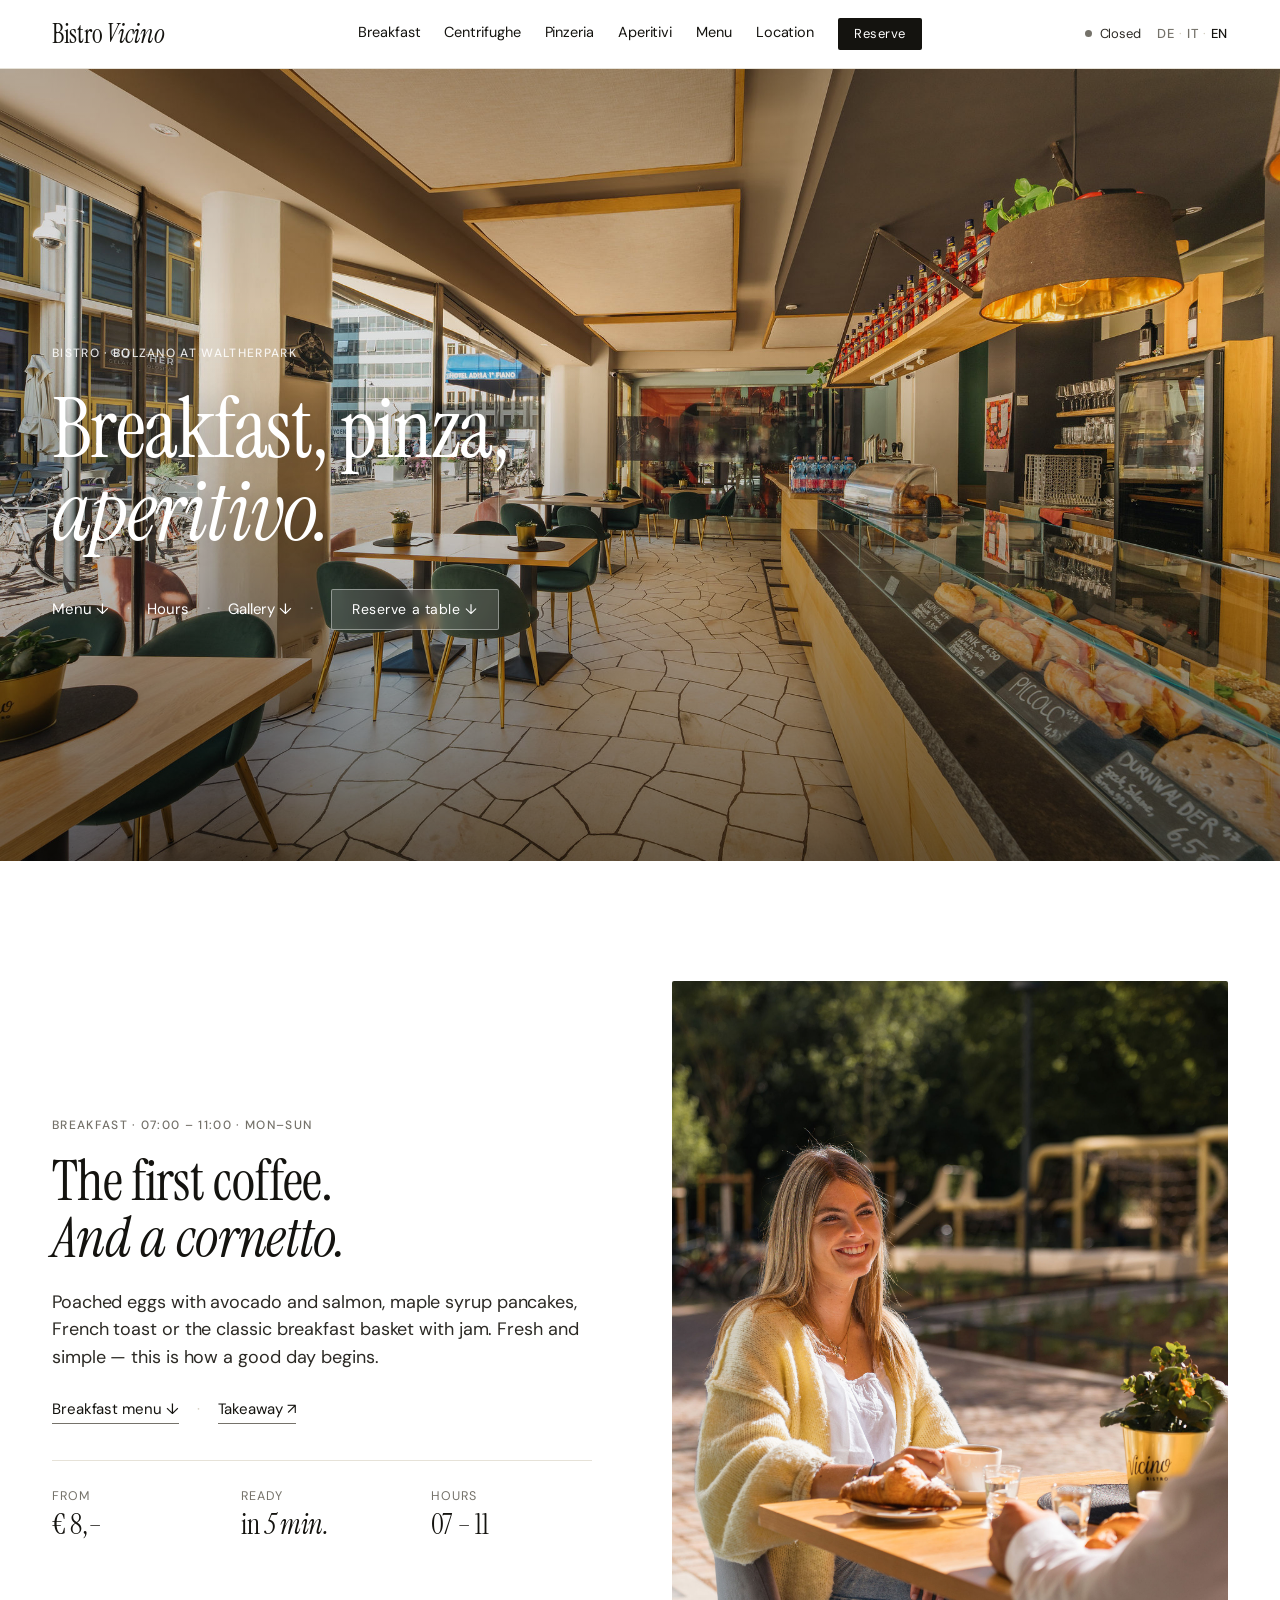
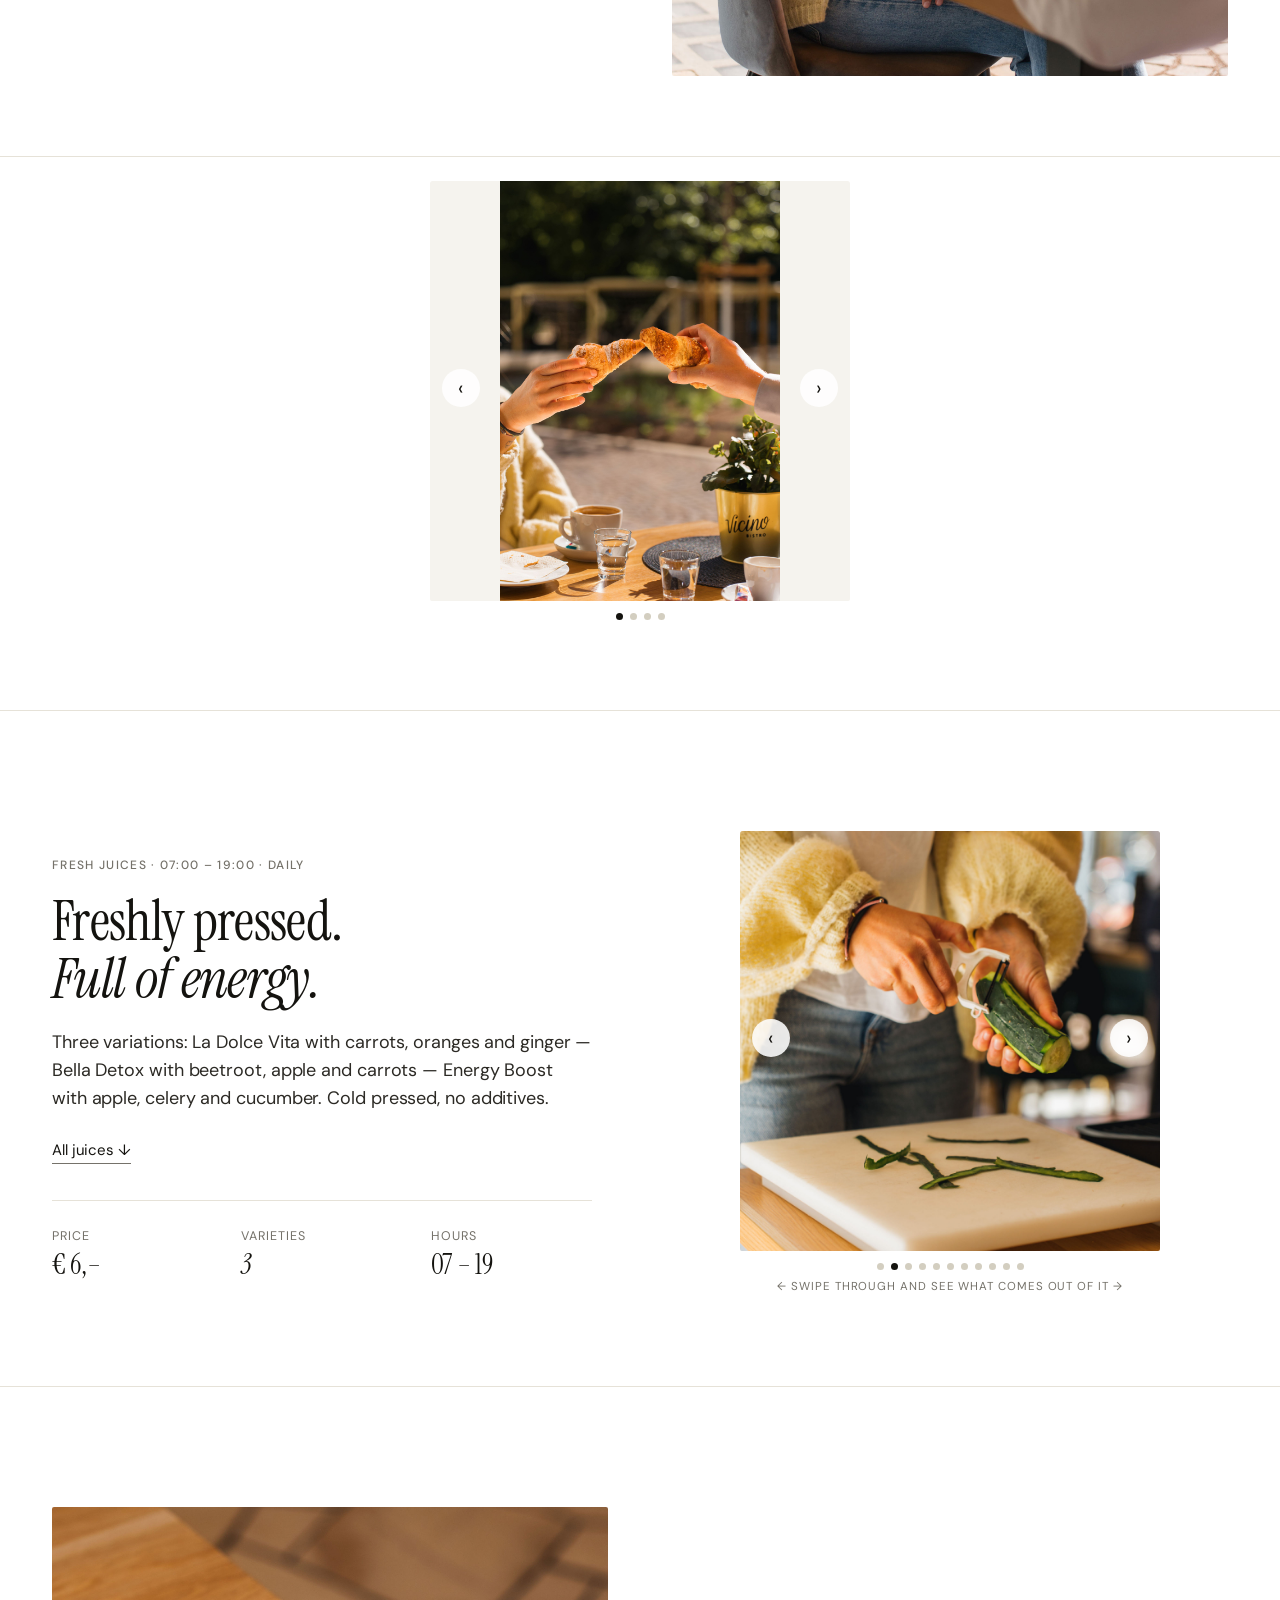
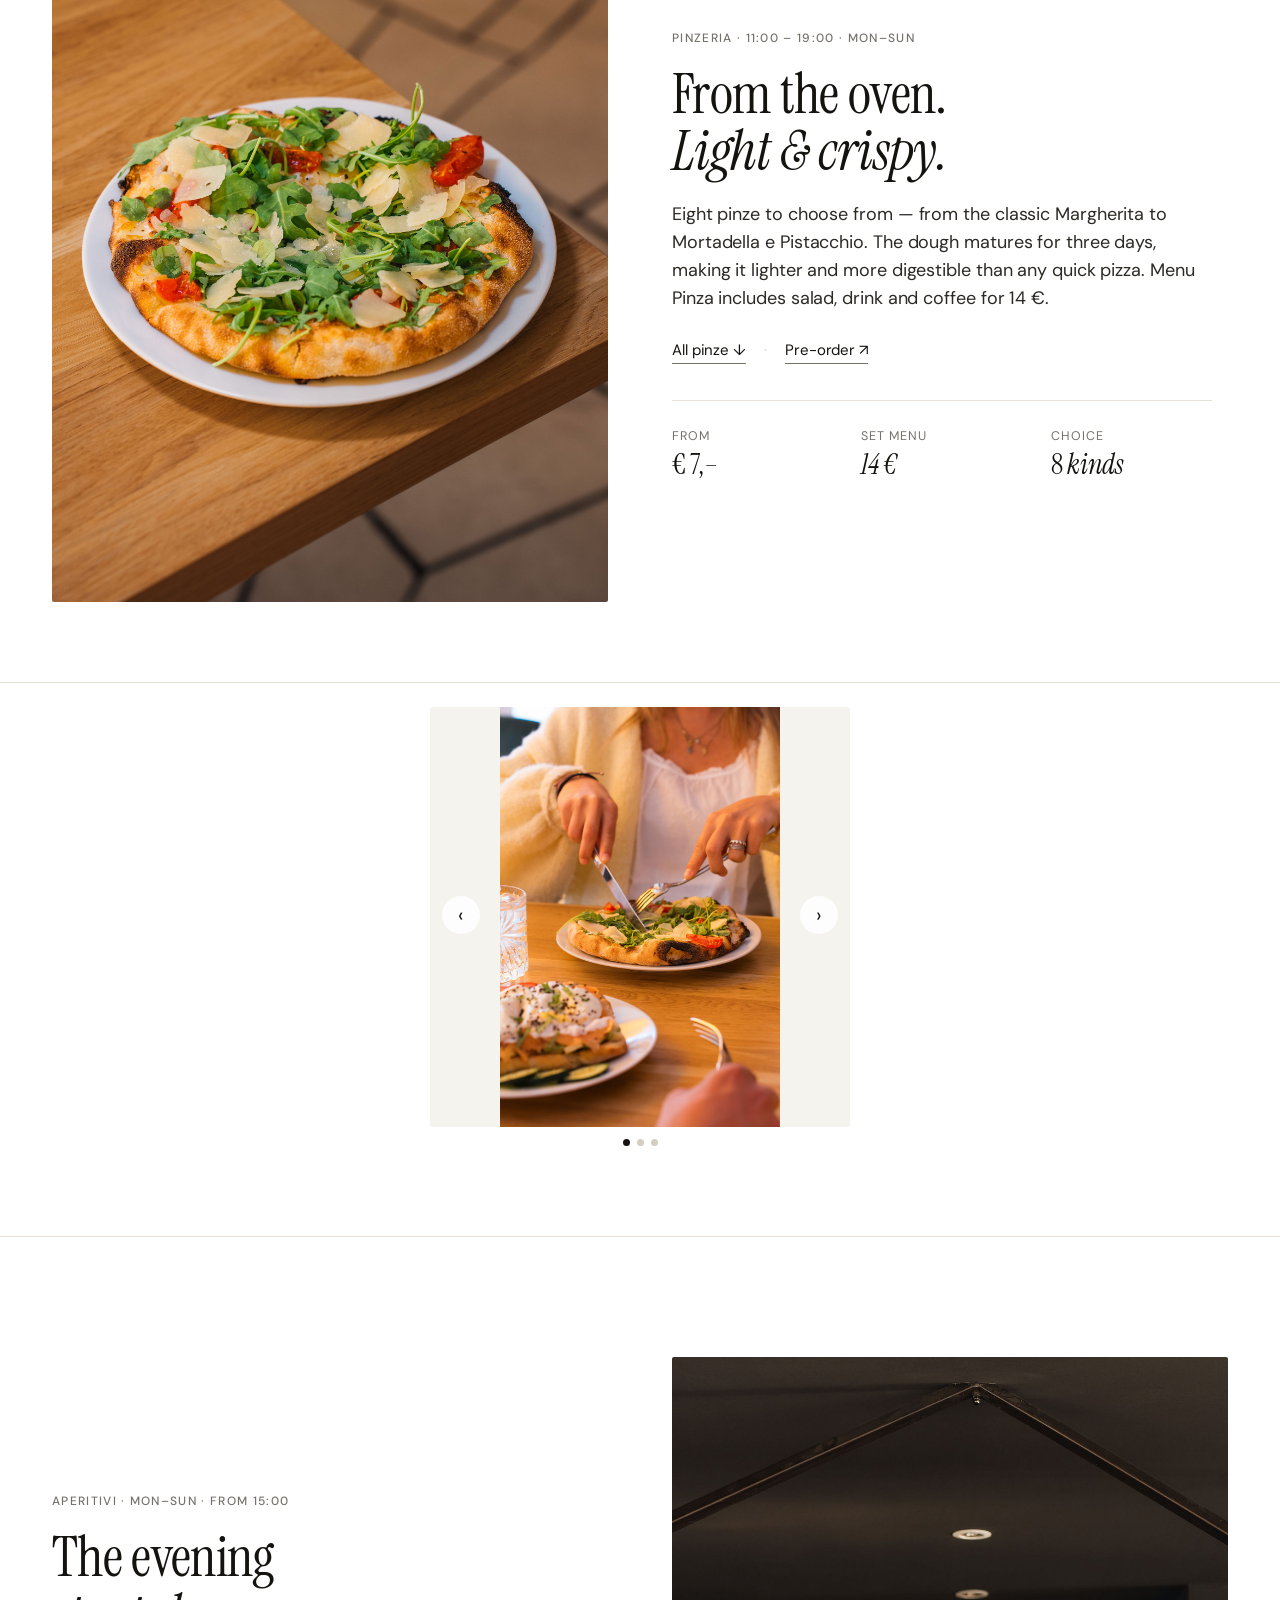
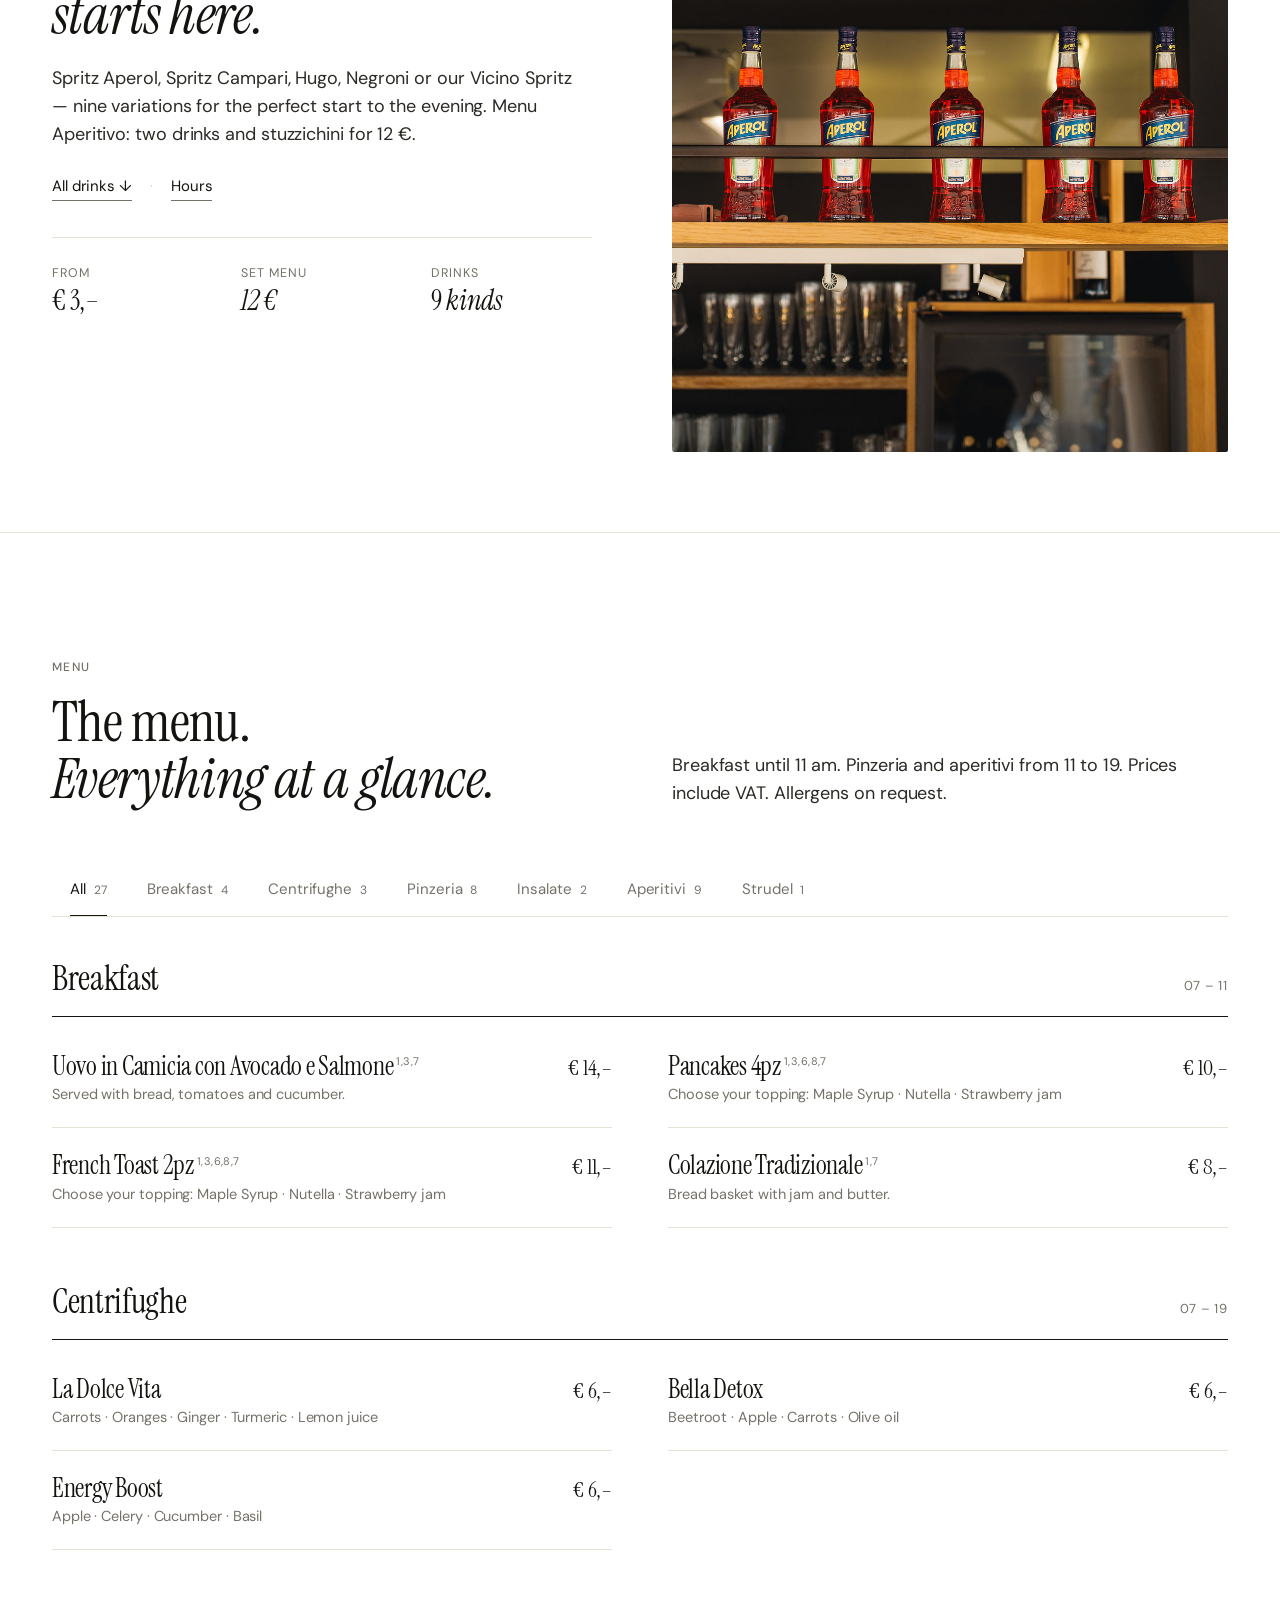
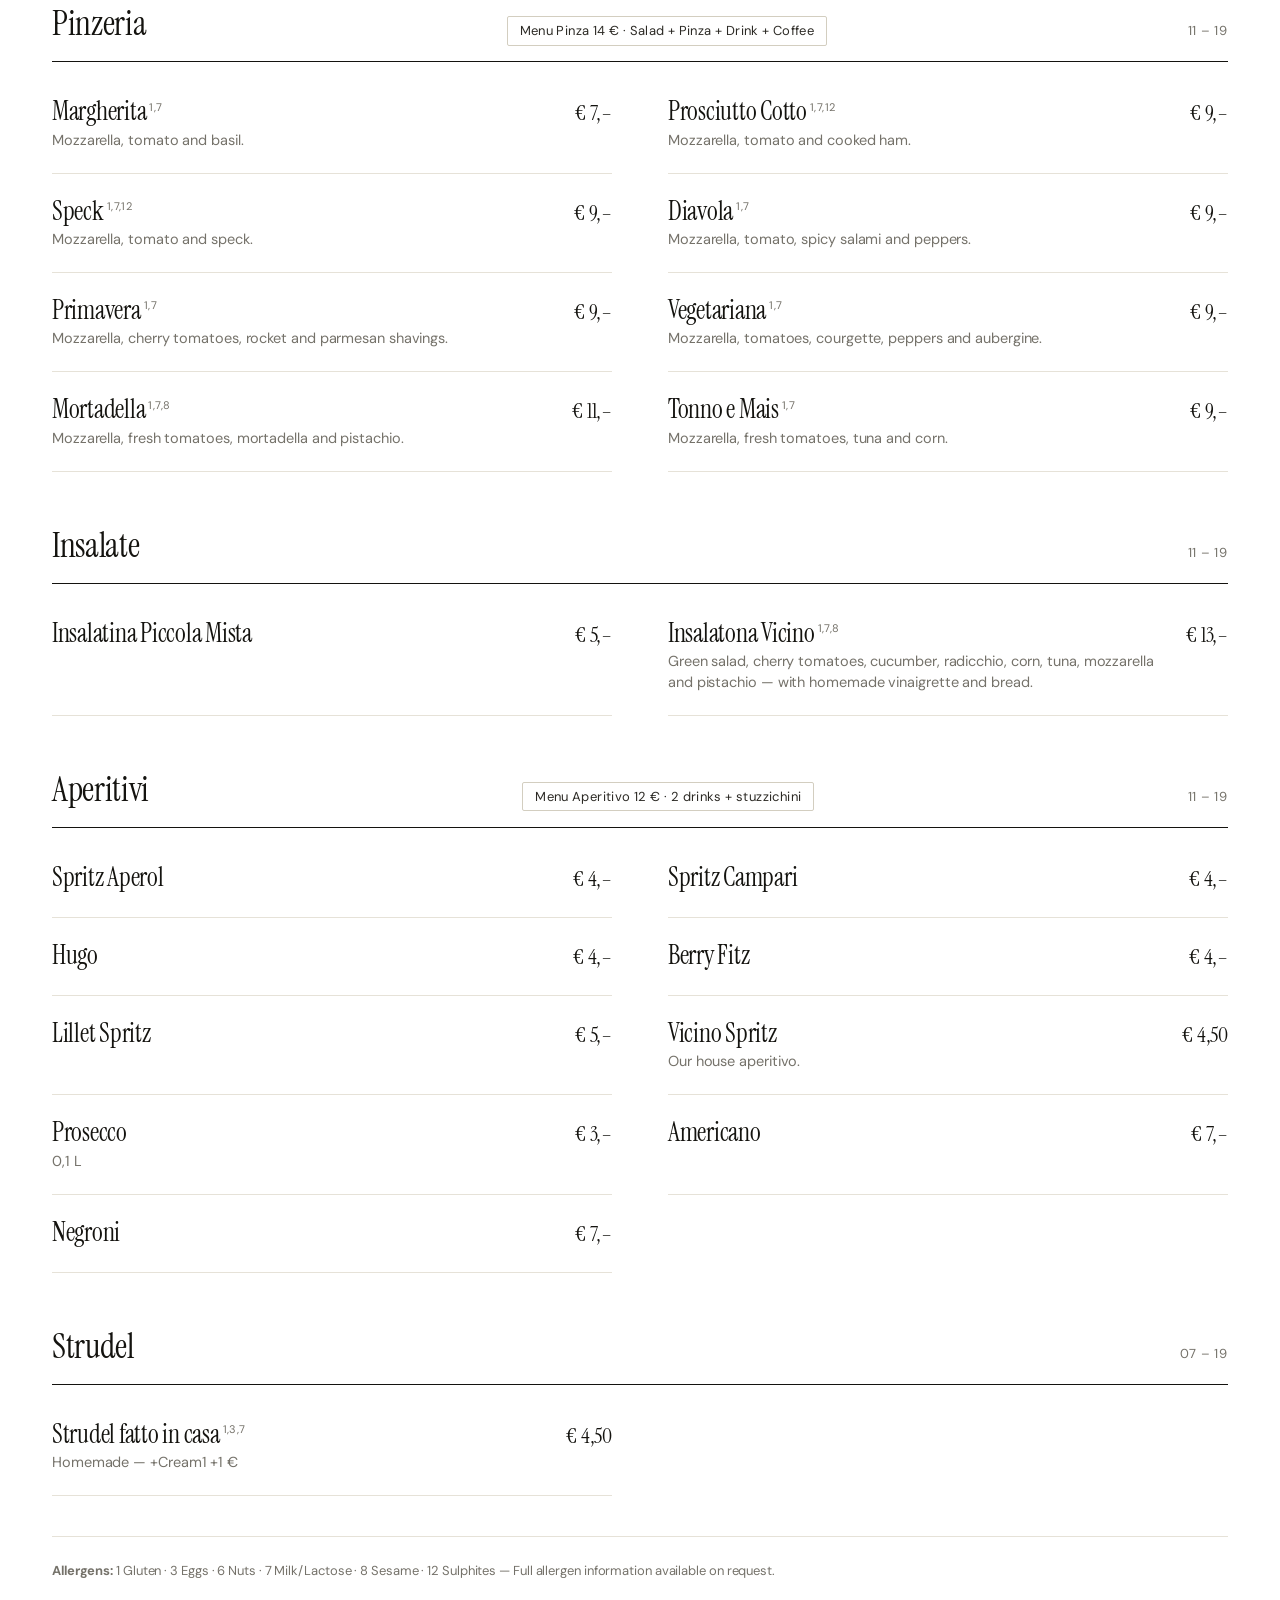
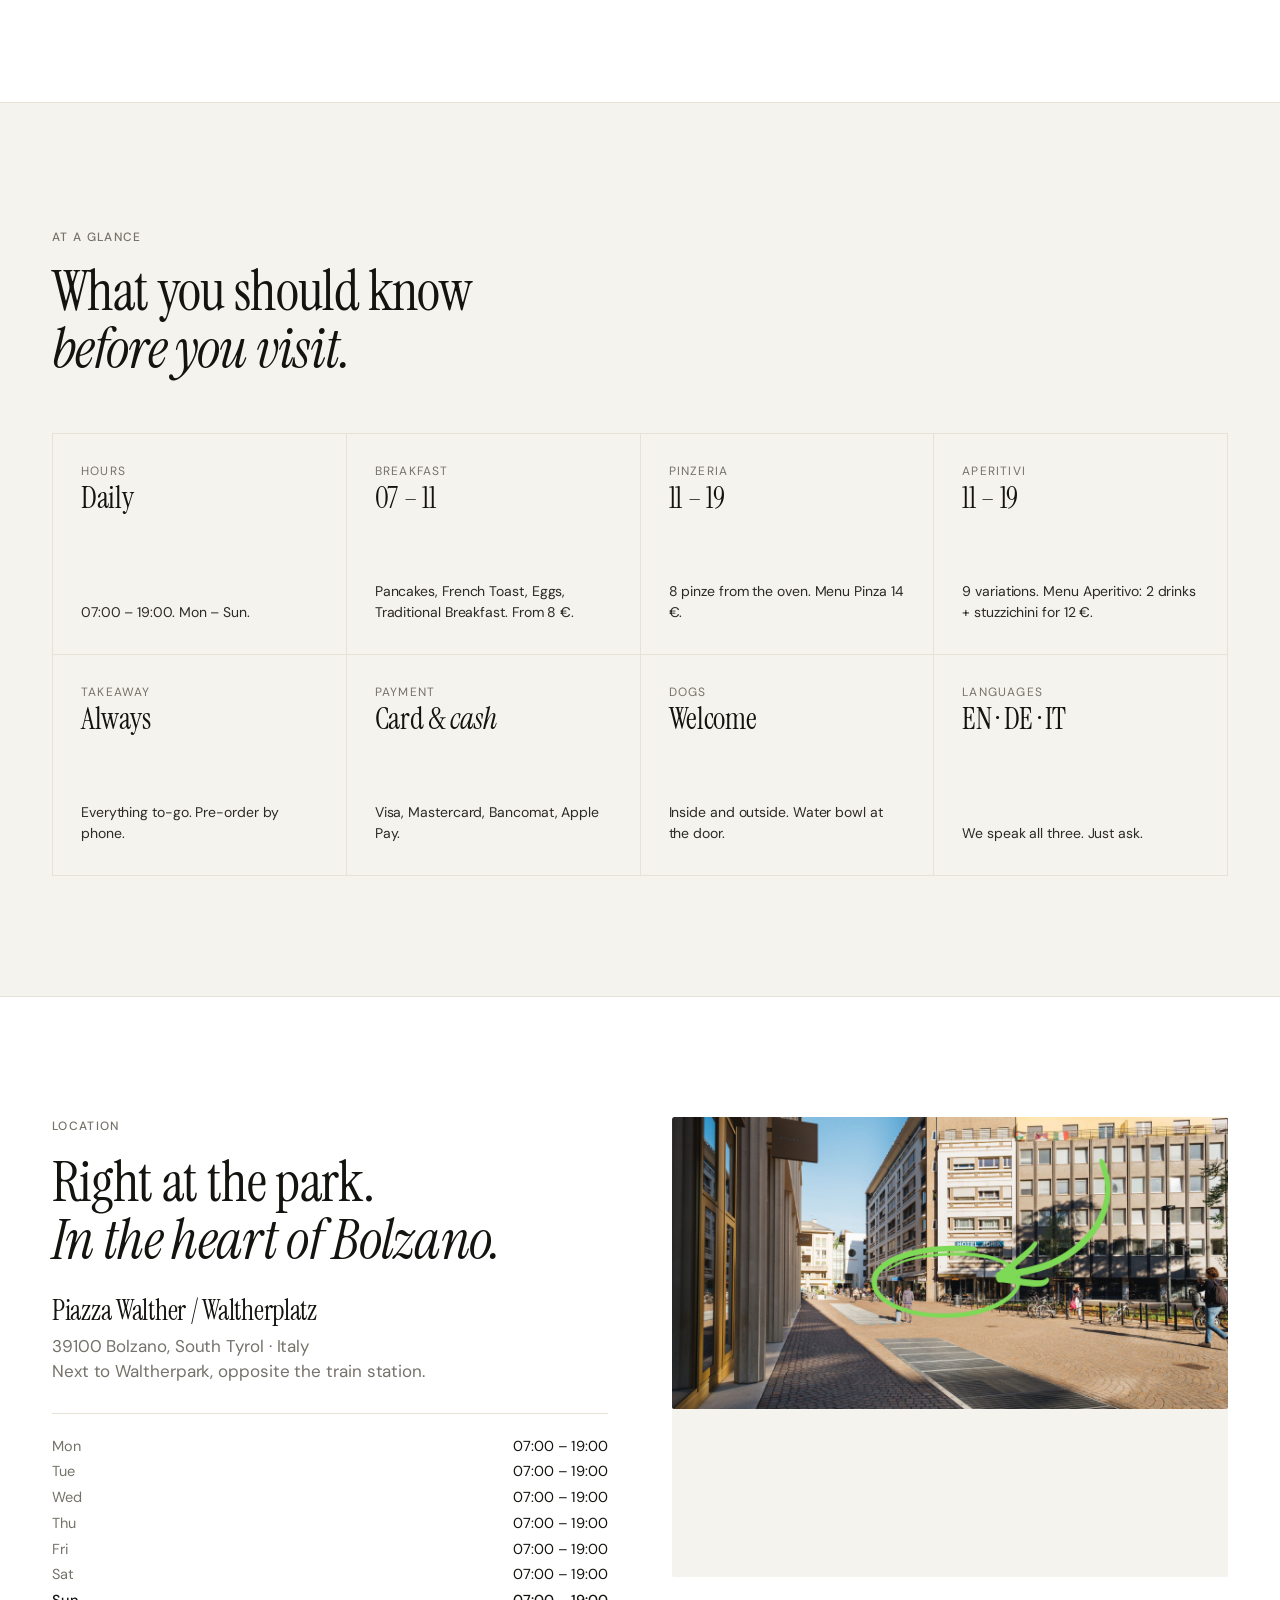
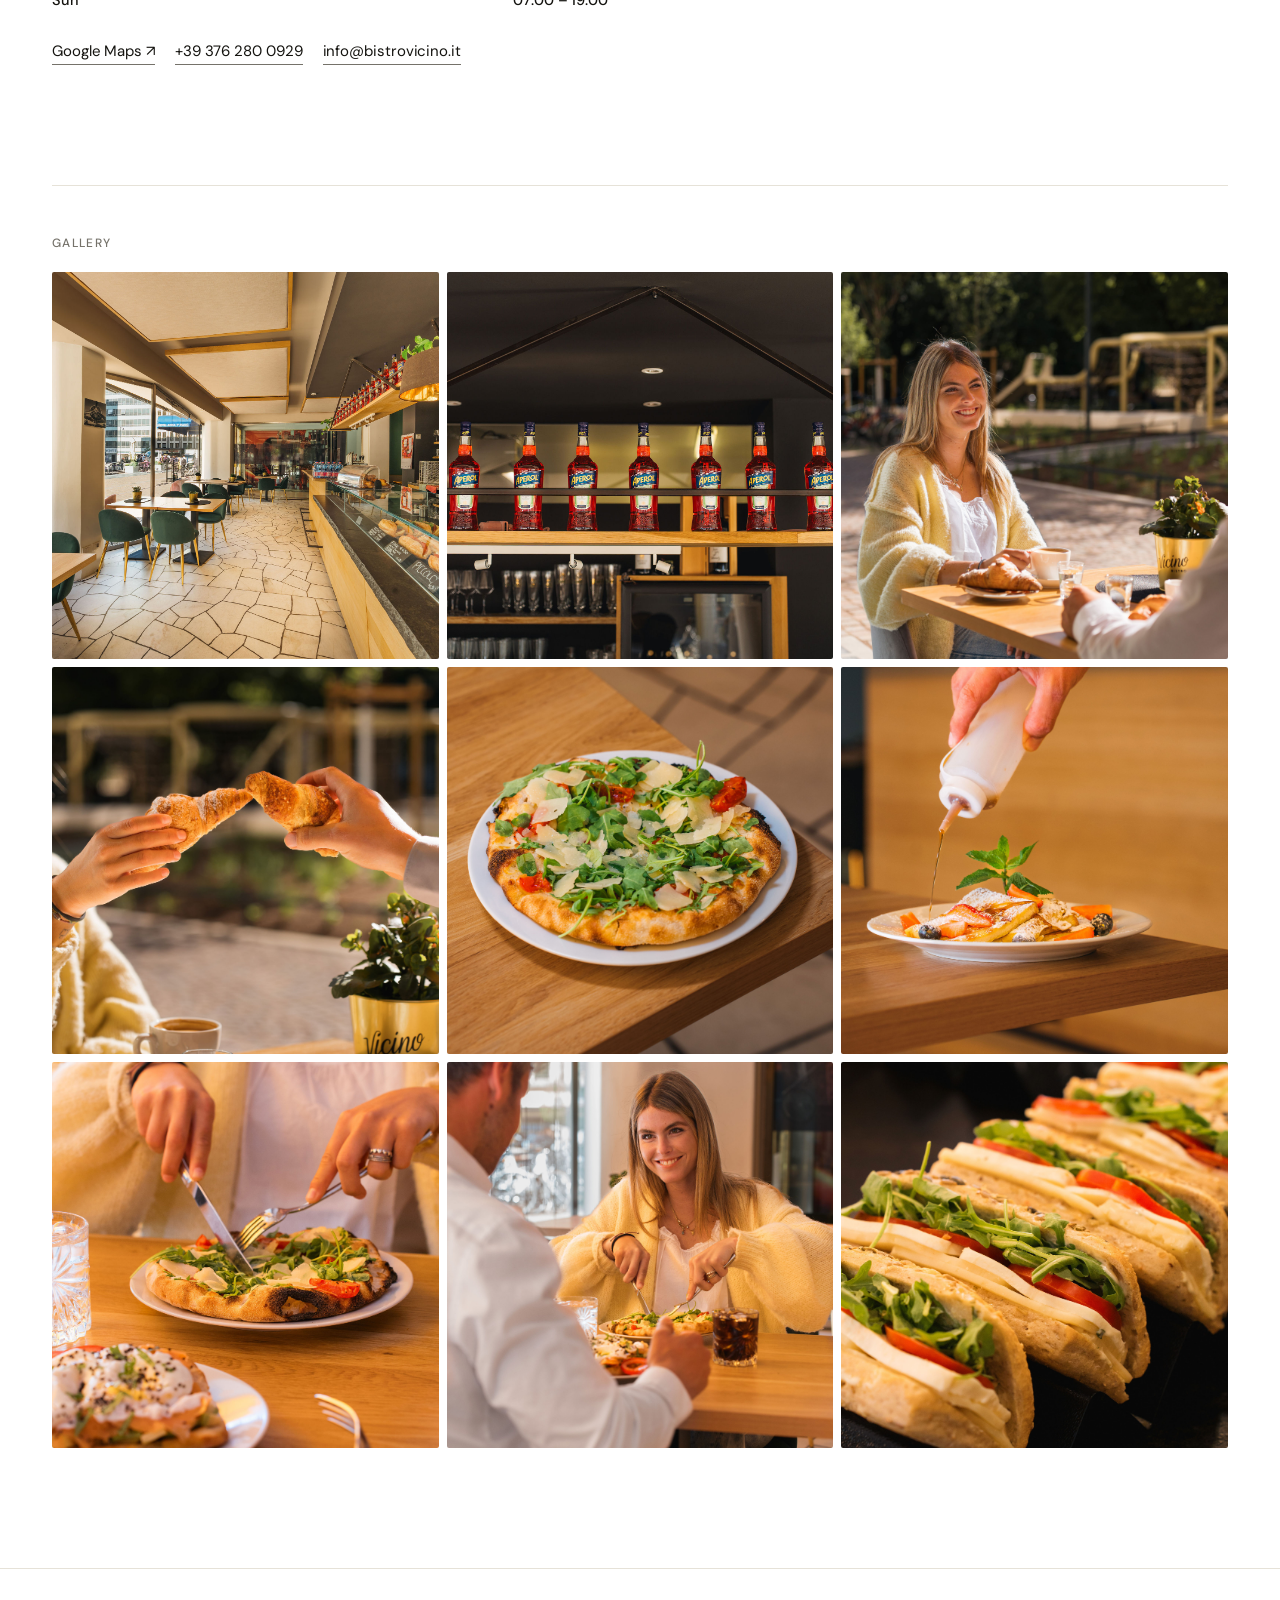
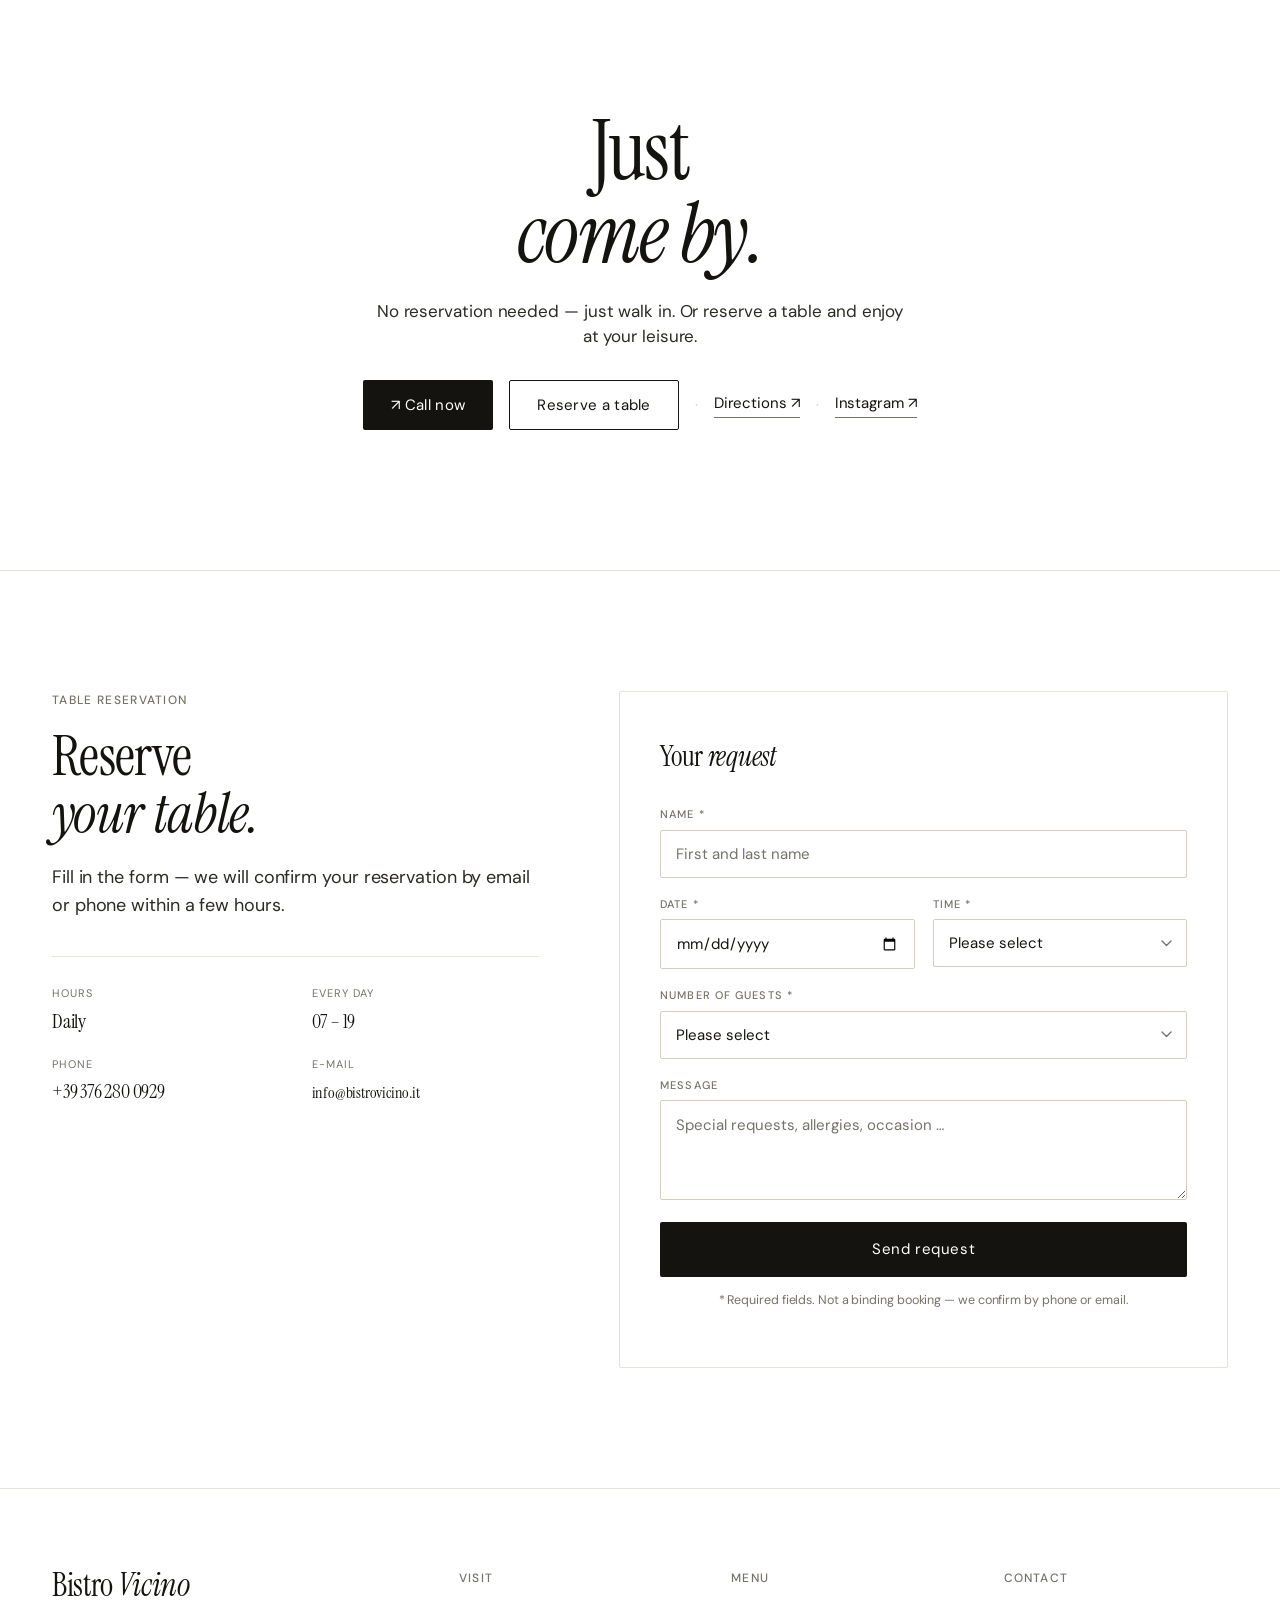
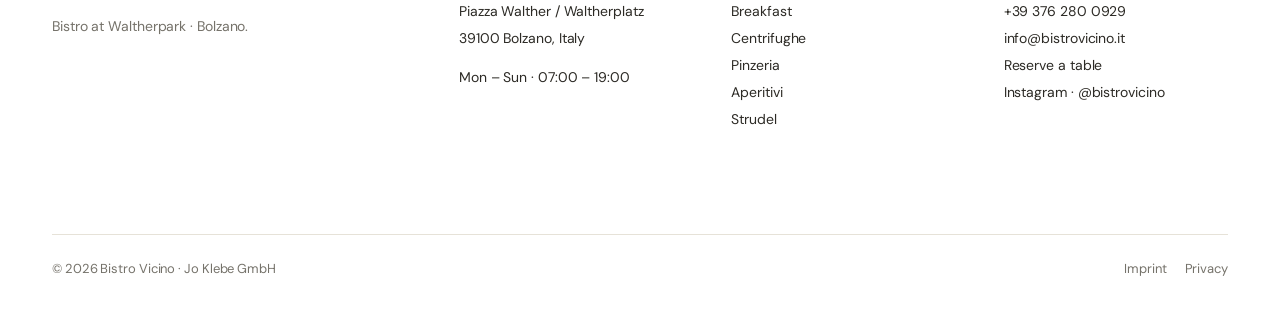
==== commit b29a1c46: "Update index.html" ====
--- a/en/index.html
+++ b/en/index.html
@@ -258,6 +258,8 @@
       <span class="sep">·</span>
       <a href="#standort">Hours</a>
       <span class="sep">·</span>
+      <a href="#galerie">Gallery ↓</a>
+      <span class="sep">·</span>
       <a href="#reservieren" class="hero-reserve">Reserve a table ↓</a>
     </div>
   </div>
@@ -517,7 +519,7 @@
     <div class="map">
       <img src="/vicino_location.png" alt="Bistro Vicino – Location at Waltherpark Bolzano" style="width:100%;height:100%;object-fit:cover;display:block;border-radius:2px">
     </div>
-    <div class="location-gallery">
+    <div class="location-gallery" id="galerie">
       <span class="kicker">Gallery</span>
       <div class="gallery-grid">
         <img src="/BarVicino%26GasthofRafenstein%E2%80%93JGAVisuals_Mai26-4.jpg" alt="Bistro Vicino" loading="lazy">
